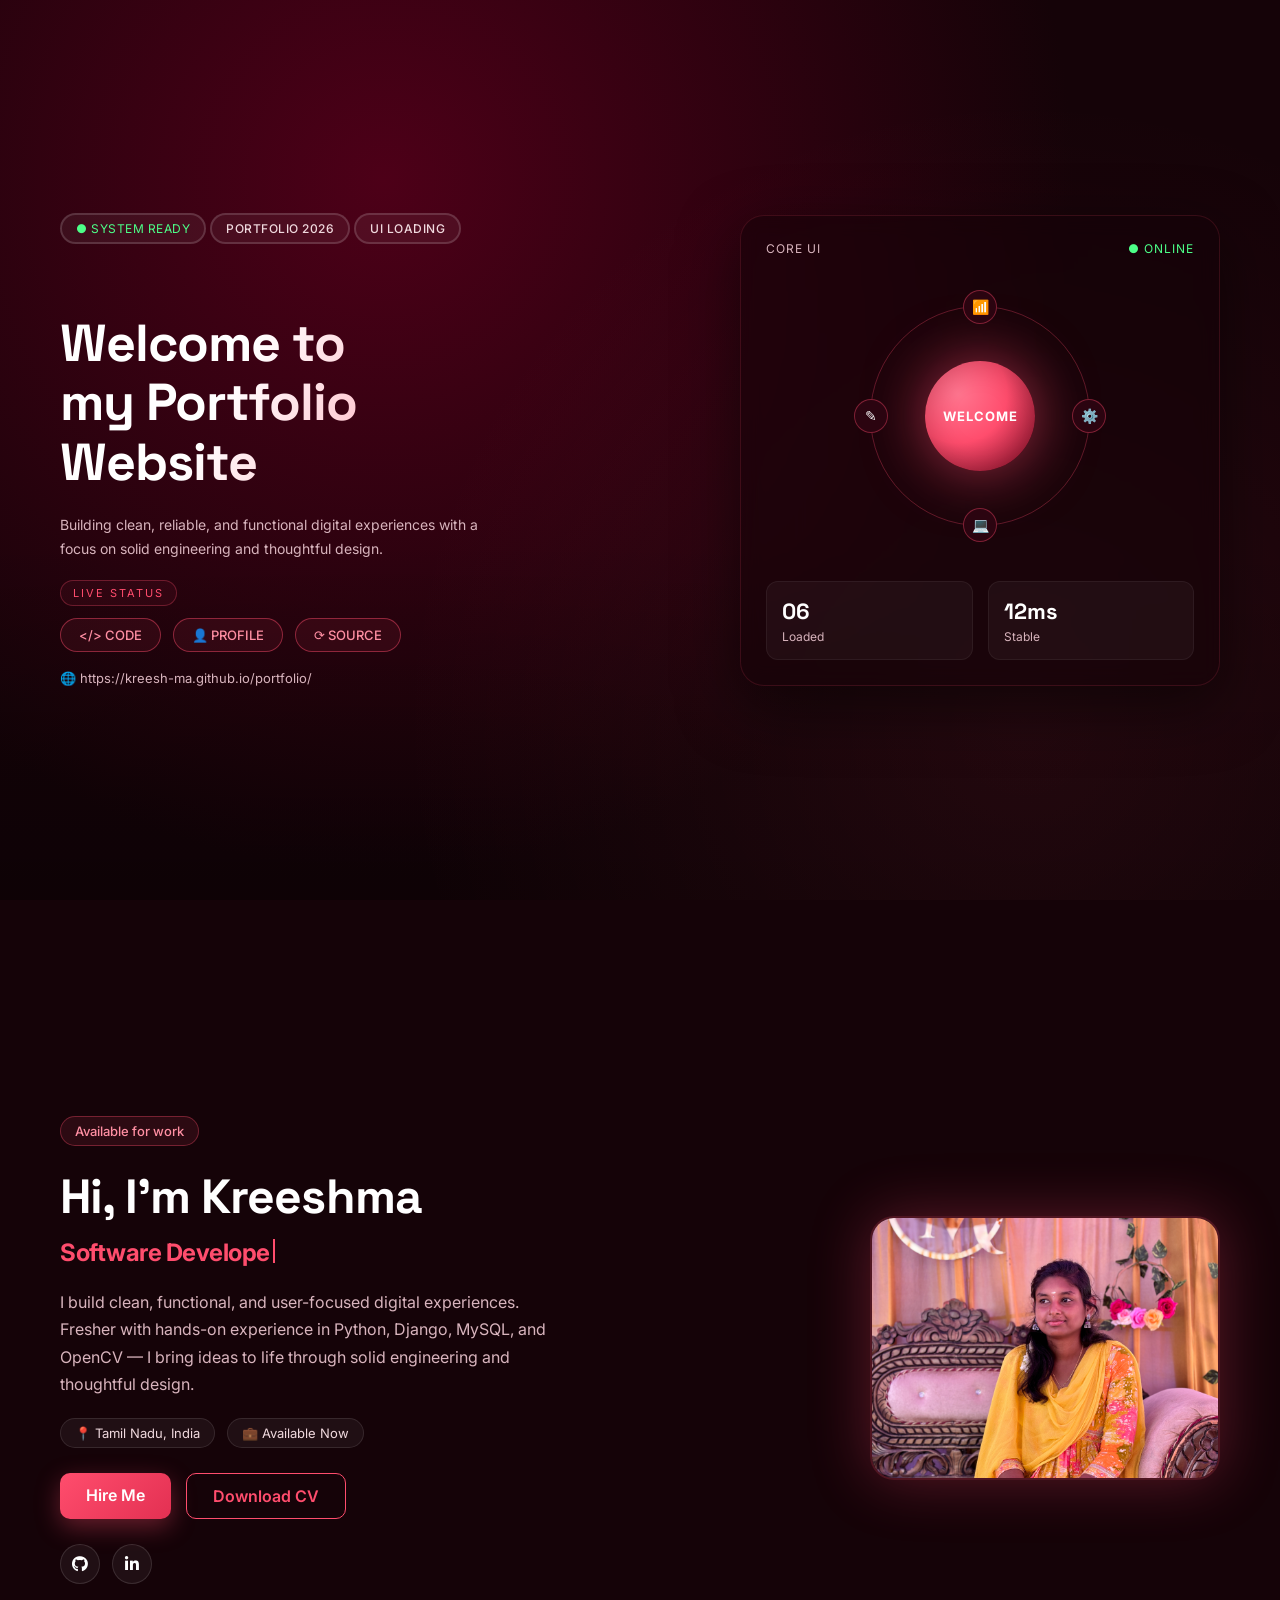
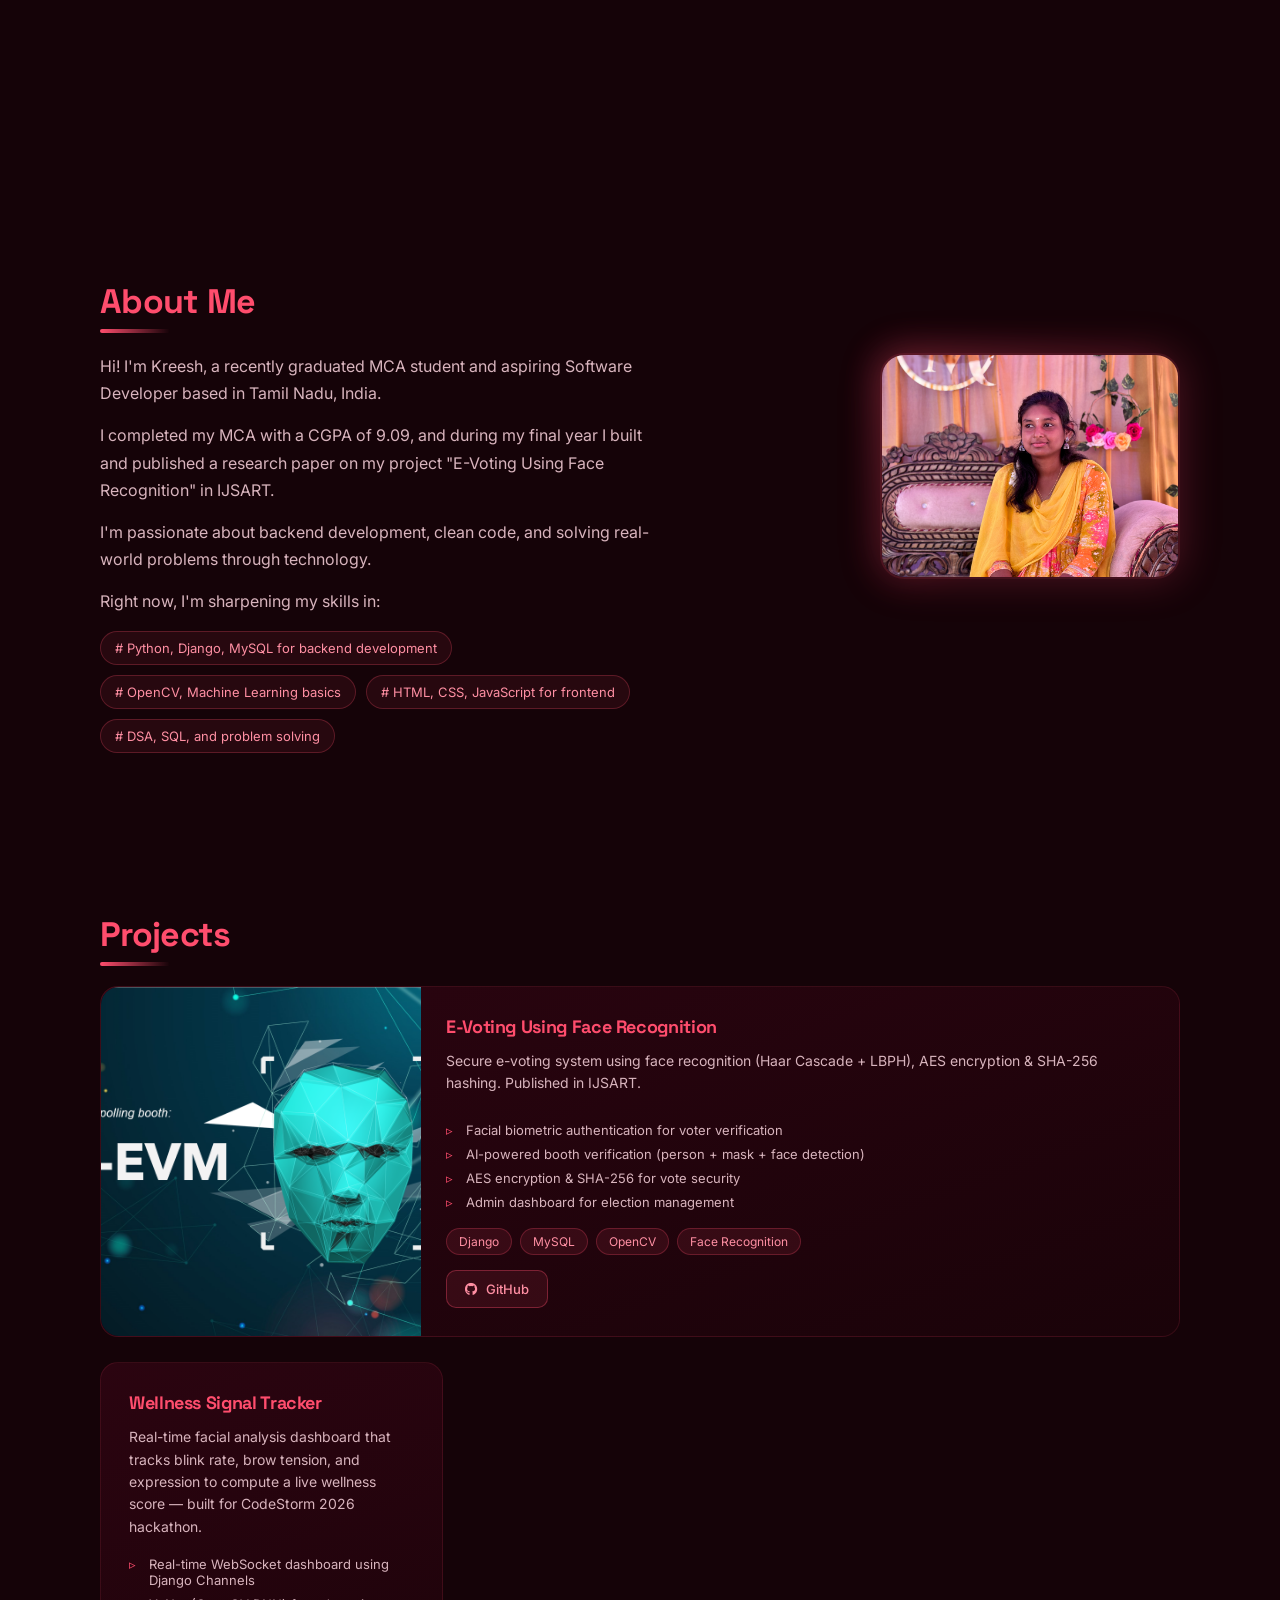
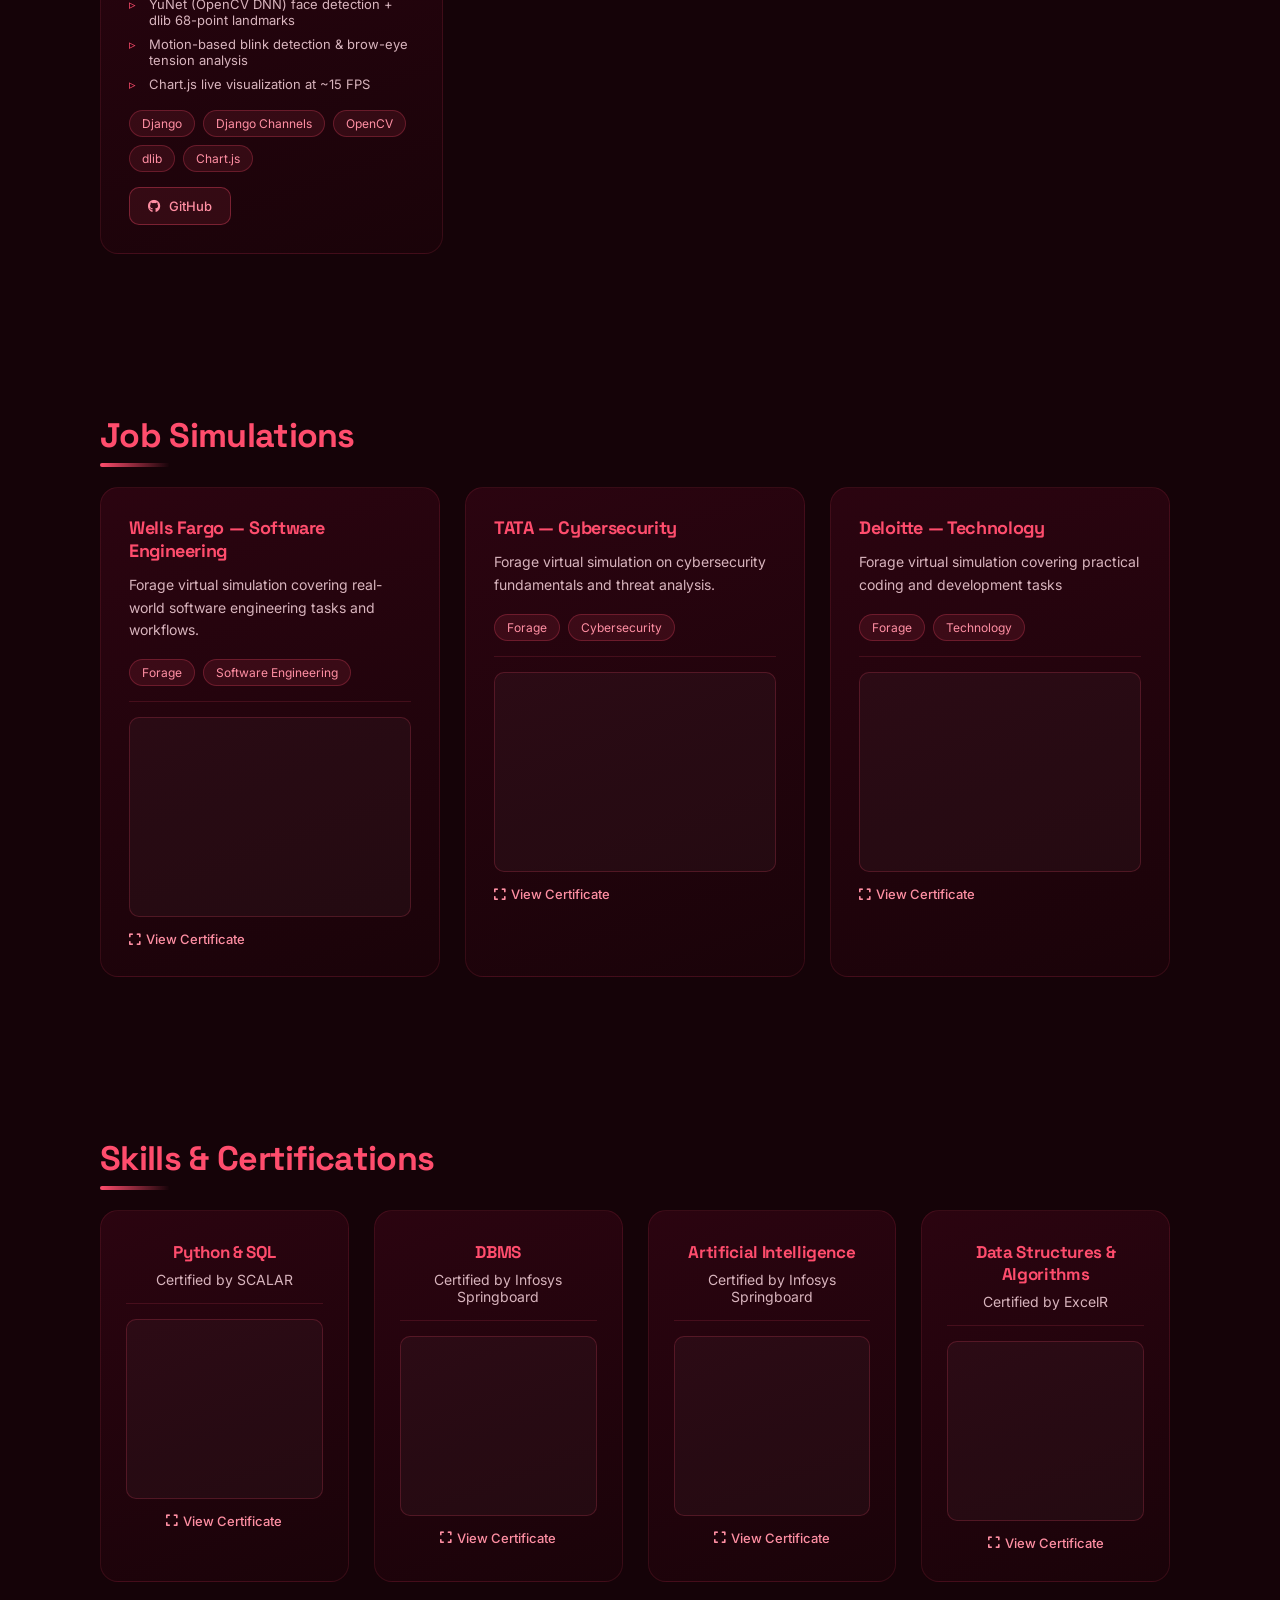
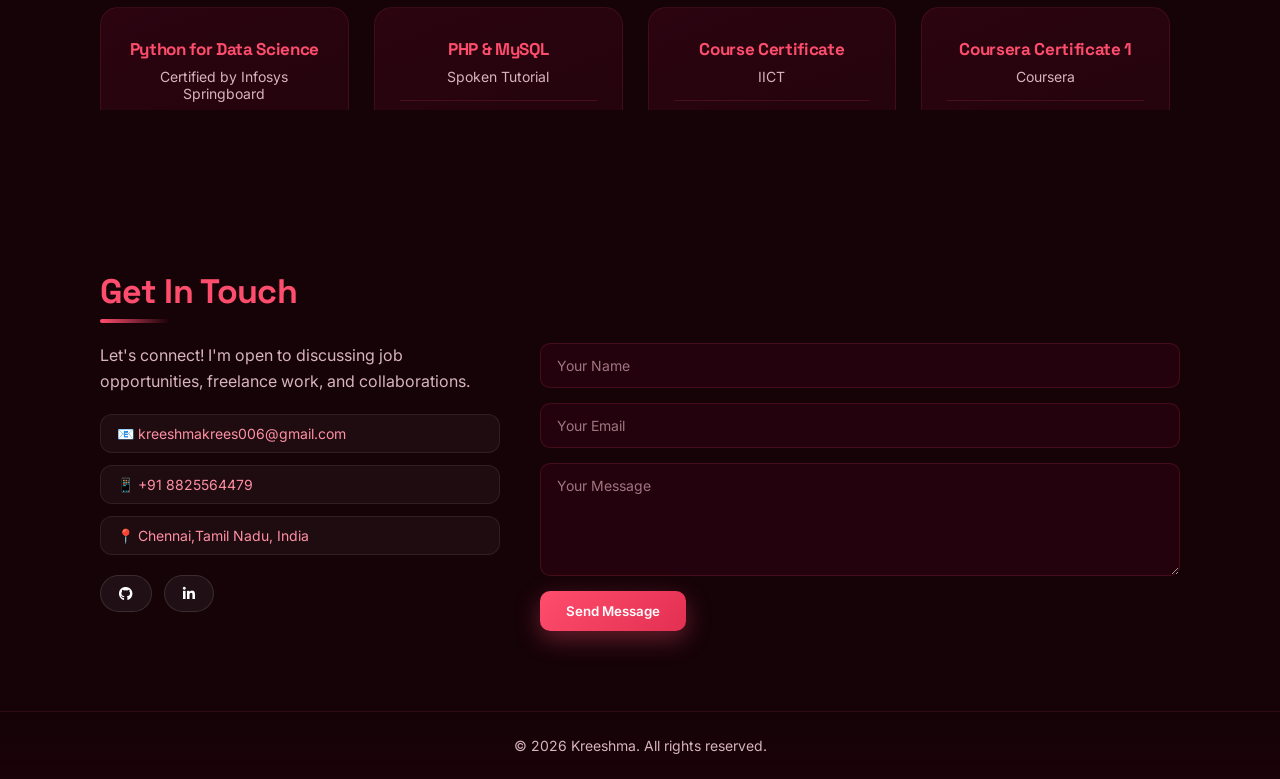
==== index.html @ c5e5647d "Added Wellness Signal Tracker project to portfolio" ====
<!DOCTYPE html>
<html lang="en">
<head>
  <meta charset="UTF-8">
  <meta name="viewport" content="width=device-width, initial-scale=1.0">
  <title>Kreesh | Software Developer</title>
  <link rel="stylesheet" href="style.css">
  <link rel="stylesheet" href="https://cdnjs.cloudflare.com/ajax/libs/font-awesome/6.5.1/css/all.min.css">
</head>
<body>
  <!-- Intro/Welcome Section -->
  <section class="intro">
    <div class="intro-left">
      <div class="badges">
        <span class="badge-dot">● SYSTEM READY</span>
        <span class="badge">PORTFOLIO 2026</span>
        <span class="badge">UI LOADING</span>
      </div>

      <h1>Welcome to<br>my Portfolio<br>Website</h1>

      <p>Building clean, reliable, and functional digital experiences
         with a focus on solid engineering and thoughtful design.</p>

      <span class="live-status">LIVE STATUS</span>

      <div class="intro-buttons">
        <a href="#projects" class="pill-btn">&lt;/&gt; CODE</a>
        <a href="#home" class="pill-btn">👤 PROFILE</a>
        <a href="https://github.com/kreesh-ma" class="pill-btn">⟳ SOURCE</a>
      </div>

      <a href="https://kreesh-ma.github.io/portfolio/" class="site-link">🌐 https://kreesh-ma.github.io/portfolio/</a>
    </div>

    <div class="intro-right">
      <div class="core-ui">
        <div class="core-header">
          <span>CORE UI</span>
          <span class="online">● ONLINE</span>
        </div>

        <div class="orbit-wrap">
          <div class="orbit-circle">
            <div class="orbit-center">WELCOME</div>
            <div class="orbit-icon icon1">📶</div>
            <div class="orbit-icon icon2">⚙️</div>
            <div class="orbit-icon icon3">💻</div>
            <div class="orbit-icon icon4">✎</div>
          </div>
        </div>

        <div class="core-stats">
          <div class="stat-box">
            <div class="stat-num" id="loadedNum">00</div>
            <div class="stat-label">Loaded</div>
          </div>
          <div class="stat-box">
            <div class="stat-num">12ms</div>
            <div class="stat-label">Stable</div>
          </div>
        </div>
      </div>
    </div>
  </section>

  <!-- Navbar -->
  <nav class="navbar">
    <div class="logo">@kreeshma</div>
    <ul class="nav-links">
      <li><a href="#home" class="active"><span>🏠</span> Home</a></li>
      <li><a href="#about"><span>👤</span> About</a></li>
      <li><a href="#projects"><span>📁</span> Projects</a></li>
      <li><a href="#simulations"><span>⚙️</span> Job Simulations</a></li>
      <li><a href="#services"><span>🛠️</span> Skills & Certifications</a></li>
      <li><a href="#contact"><span>✉️</span> Contact</a></li>
    </ul>
  </nav>
  <!-- Hero Section -->
  <section id="home" class="hero">
    <div class="hero-left">
      <span class="badge">Available for work</span>
      <h1>Hi, I'm Kreeshma</h1>
      <h2>Software Developer</h2>
      <p>I build clean, functional, and user-focused digital experiences.
         Fresher with hands-on experience in Python, Django, MySQL, and OpenCV —
         I bring ideas to life through solid engineering and thoughtful design.</p>

      <div class="hero-info">
        <span>📍 Tamil Nadu, India</span>
        <span>💼 Available Now</span>
      </div>

      <div class="hero-buttons">
        <a href="#contact" class="btn-primary">Hire Me</a>
        <a href="Kreesh-Resume.pdf" download class="btn-secondary">Download CV</a>
      </div>

       <div class="follow-me">
      <a href="https://github.com/kreesh-ma" target="_blank"><i class="fa-brands fa-github"></i></a>
      <a href="https://www.linkedin.com/in/kreeshma" target="_blank"><i class="fa-brands fa-linkedin-in"></i></a>
    </div>
    </div>

    <div class="hero-right">
      <img src="profile.jpg" alt="Kreesh" class="hero-img">
    </div>
  </section>
  <!-- About Section -->
  <section id="about" class="about">
    <h2 class="section-title">About Me</h2>

    <div class="about-content">
      <div class="about-text">
        <p>Hi! I'm Kreesh, a recently graduated MCA student and aspiring
           Software Developer based in Tamil Nadu, India.</p>

        <p>I completed my MCA with a CGPA of 9.09, and during my final year
           I built and published a research paper on my project
           "E-Voting Using Face Recognition" in IJSART.</p>

        <p>I'm passionate about backend development, clean code, and solving
           real-world problems through technology.</p>

        <p>Right now, I'm sharpening my skills in:</p>

        <ul class="skills-list">
          <li># Python, Django, MySQL for backend development</li>
          <li># OpenCV, Machine Learning basics</li>
          <li># HTML, CSS, JavaScript for frontend</li>
          <li># DSA, SQL, and problem solving</li>
        </ul>
      </div>

      <div class="about-img">
        <img src="profile.jpg" alt="Kreesh">
      </div>
    </div>
  </section>
  <!-- Projects Section -->
  <section id="projects" class="projects">
    <h2 class="section-title">Projects</h2>

    <div class="project-grid">

      <div class="project-card project-card-featured">
        <div class="project-img">
          <img src="evoting-preview.png" alt="AI EVM Preview">
        </div>
        <div class="project-info">
          <h3>E-Voting Using Face Recognition</h3>
          <p>Secure e-voting system using face recognition (Haar Cascade + LBPH),
             AES encryption & SHA-256 hashing. Published in IJSART.</p>
          <ul class="project-features">
            <li>Facial biometric authentication for voter verification</li>
            <li>AI-powered booth verification (person + mask + face detection)</li>
            <li>AES encryption & SHA-256 for vote security</li>
            <li>Admin dashboard for election management</li>
          </ul>
          <div class="tags">
            <span>Django</span>
            <span>MySQL</span>
            <span>OpenCV</span>
            <span>Face Recognition</span>
          </div>
          <div class="project-links">
            <a href="https://github.com/kreesh-ma/AI_EVM" target="_blank" class="project-link">
              <i class="fa-brands fa-github"></i> GitHub
            </a>
          </div>
        </div>
      </div>

      <div class="project-card">
        <div class="project-info">
          <h3>Wellness Signal Tracker</h3>
          <p>Real-time facial analysis dashboard that tracks blink rate, brow tension,
             and expression to compute a live wellness score — built for CodeStorm 2026 hackathon.</p>
          <ul class="project-features">
            <li>Real-time WebSocket dashboard using Django Channels</li>
            <li>YuNet (OpenCV DNN) face detection + dlib 68-point landmarks</li>
            <li>Motion-based blink detection & brow-eye tension analysis</li>
            <li>Chart.js live visualization at ~15 FPS</li>
          </ul>
          <div class="tags">
            <span>Django</span>
            <span>Django Channels</span>
            <span>OpenCV</span>
            <span>dlib</span>
            <span>Chart.js</span>
          </div>
          <div class="project-links">
            <a href="https://github.com/kreesh-ma/wellness-signal-tracker" target="_blank" class="project-link">
              <i class="fa-brands fa-github"></i> GitHub
            </a>
          </div>
        </div>
      </div>
    </div>
  </section>
  <!-- Job Simulations Section -->
  <section id="simulations" class="simulations">
    <h2 class="section-title">Job Simulations</h2>

    <div class="cert-scroll-wrapper">
      <div class="project-grid">

      <div class="project-card">
        <h3>Wells Fargo — Software Engineering</h3>
        <p>Forage virtual simulation covering real-world software
           engineering tasks and workflows.</p>
        <div class="tags">
          <span>Forage</span>
          <span>Software Engineering</span>
        </div>
        <div class="cert-preview">
          <iframe src="wells-fargo-cert.pdf" title="Wells Fargo Certificate"></iframe>
          <a href="wells-fargo-cert.pdf" target="_blank" class="cert-link"><i class="fa-solid fa-expand"></i> View Certificate</a>
        </div>
      </div>

      <div class="project-card">
        <h3>TATA — Cybersecurity</h3>
        <p>Forage virtual simulation on cybersecurity fundamentals
           and threat analysis.</p>
        <div class="tags">
          <span>Forage</span>
          <span>Cybersecurity</span>
        </div>
        <div class="cert-preview">
          <iframe src="tata-cert.pdf" title="TATA Certificate"></iframe>
          <a href="tata-cert.pdf" target="_blank" class="cert-link"><i class="fa-solid fa-expand"></i> View Certificate</a>
        </div>
      </div>
      <div class="project-card">
        <h3>Deloitte — Technology</h3>
        <p>Forage virtual simulation covering practical coding and development tasks</p>
        <div class="tags">
          <span>Forage</span>
          <span>Technology</span>
        </div>
        <div class="cert-preview">
          <iframe src="deloitte-cert.pdf" title="Deloitte Certificate"></iframe>
          <a href="deloitte-cert.pdf" target="_blank" class="cert-link"><i class="fa-solid fa-expand"></i> View Certificate</a>
        </div>
      </div>


    </div>
    </div>
  </section>
  <!-- Services Section -->
  <section id="services" class="services">
    <h2 class="section-title">Skills & Certifications</h2>

    <div class="cert-scroll-wrapper">
      <div class="service-grid">

      <div class="service-card">
        <h3>Python & SQL</h3>
        <p>Certified by SCALAR</p>
        <div class="cert-preview">
          <iframe src="scalar-cert.pdf" title="Python & SQL Certificate"></iframe>
          <a href="scalar-cert.pdf" target="_blank" class="cert-link"><i class="fa-solid fa-expand"></i> View Certificate</a>
        </div>
      </div>

      <div class="service-card">
        <h3>DBMS</h3>
        <p>Certified by Infosys Springboard</p>
        <div class="cert-preview">
          <iframe src="infosys-dbms-cert.pdf" title="DBMS Certificate"></iframe>
          <a href="infosys-dbms-cert.pdf" target="_blank" class="cert-link"><i class="fa-solid fa-expand"></i> View Certificate</a>
        </div>
      </div>

      <div class="service-card">
        <h3>Artificial Intelligence</h3>
        <p>Certified by Infosys Springboard</p>
        <div class="cert-preview">
          <iframe src="infosys-ai-cert.pdf" title="AI Certificate"></iframe>
          <a href="infosys-ai-cert.pdf" target="_blank" class="cert-link"><i class="fa-solid fa-expand"></i> View Certificate</a>
        </div>
      </div>

      <div class="service-card">
        <h3>Data Structures & Algorithms</h3>
        <p>Certified by ExcelR</p>
        <div class="cert-preview">
          <iframe src="excelr-dsa-cert.pdf" title="DSA Certificate"></iframe>
          <a href="excelr-dsa-cert.pdf" target="_blank" class="cert-link"><i class="fa-solid fa-expand"></i> View Certificate</a>
        </div>
      </div>

      <div class="service-card">
        <h3>Python for Data Science</h3>
        <p>Certified by Infosys Springboard</p>
        <div class="cert-preview">
          <iframe src="infosys-python-cert.pdf" title="Python Certificate"></iframe>
          <a href="infosys-python-cert.pdf" target="_blank" class="cert-link"><i class="fa-solid fa-expand"></i> View Certificate</a>
        </div>
      </div>

      <div class="service-card">
        <h3>PHP & MySQL</h3>
        <p>Spoken Tutorial</p>
        <div class="cert-preview">
          <iframe src="php-mysql-cert.pdf" title="PHP & MySQL Certificate"></iframe>
          <a href="php-mysql-cert.pdf" target="_blank" class="cert-link"><i class="fa-solid fa-expand"></i> View Certificate</a>
        </div>
      </div>

      <div class="service-card">
        <h3>Course Certificate</h3>
        <p>IICT</p>
        <div class="cert-preview">
          <iframe src="iict-cert.pdf" title="IICT Certificate"></iframe>
          <a href="iict-cert.pdf" target="_blank" class="cert-link"><i class="fa-solid fa-expand"></i> View Certificate</a>
        </div>
      </div>

      <div class="service-card">
        <h3>Coursera Certificate 1</h3>
        <p>Coursera</p>
        <div class="cert-preview">
          <iframe src="coursera-1-cert.pdf" title="Coursera Certificate"></iframe>
          <a href="coursera-1-cert.pdf" target="_blank" class="cert-link"><i class="fa-solid fa-expand"></i> View Certificate</a>
        </div>
      </div>

      <div class="service-card">
        <h3>Coursera Certificate 2</h3>
        <p>Coursera</p>
        <div class="cert-preview">
          <iframe src="coursera-2-cert.pdf" title="Coursera Certificate"></iframe>
          <a href="coursera-2-cert.pdf" target="_blank" class="cert-link"><i class="fa-solid fa-expand"></i> View Certificate</a>
        </div>
      </div>

      <div class="service-card">
        <h3>Academic Certificate</h3>
        <p>University</p>
        <div class="cert-preview">
          <iframe src="main-cert.pdf" title="Academic Certificate"></iframe>
          <a href="main-cert.pdf" target="_blank" class="cert-link"><i class="fa-solid fa-expand"></i> View Certificate</a>
        </div>
      </div>

    </div>
    </div>
  </section>
  <!-- Contact Section -->
  <section id="contact" class="contact">
    <h2 class="section-title">Get In Touch</h2>

    <div class="contact-content">
      <div class="contact-info">
        <p>Let's connect! I'm open to discussing job opportunities,
           freelance work, and collaborations.</p>

        <div class="info-item">📧 kreeshmakrees006@gmail.com</div>
        <div class="info-item">📱 +91 8825564479</div>
        <div class="info-item">📍 Chennai,Tamil Nadu, India</div>

        <div class="social-icons">
<a href="https://github.com/kreesh-ma" target="_blank"><i class="fa-brands fa-github"></i></a>
      <a href="https://www.linkedin.com/in/kreeshma" target="_blank"><i class="fa-brands fa-linkedin-in"></i></a>
        </div>
      </div>

      <form class="contact-form" id="contactForm" action="https://formspree.io/f/xrpgldqq" method="POST">
        <input type="hidden" name="_subject" value="New Portfolio Contact Message">
        <input type="text" name="name" placeholder="Your Name" required>
        <input type="email" name="email" placeholder="Your Email" required>
        <textarea name="message" placeholder="Your Message" rows="5" required></textarea>
        <button type="submit" class="btn-primary">Send Message</button>
      </form>
    </div>
  </section>

  <!-- Footer -->
  <footer class="footer">
    <p>&copy; 2026 Kreeshma. All rights reserved.</p>
  </footer>
  <button class="back-top" id="backTop" aria-label="Back to top">↑</button>
  <script src="script.js"></script>
</body>
</html>
---- style.css ----
@import url('https://fonts.googleapis.com/css2?family=Inter:wght@400;500;600;700;800&family=Space+Grotesk:wght@400;500;600;700&display=swap');

/* Reset */
* {
  margin: 0;
  padding: 0;
  box-sizing: border-box;
  font-family: 'Inter', sans-serif;
}

html {
  scroll-behavior: smooth;
}

body {
  background-color: #150308;
  color: #ffffff;
  padding-top: 0px;
  overflow-x: hidden;
  scrollbar-width: none;
  -ms-overflow-style: none;
}

body::-webkit-scrollbar {
  display: none;
}

body::before {
  content: '';
  position: fixed;
  inset: 0;
  z-index: -1;
  pointer-events: none;
  background:
    radial-gradient(circle at 15% 10%, rgba(255, 77, 109, 0.10), transparent 45%),
    radial-gradient(circle at 85% 30%, rgba(122, 6, 32, 0.22), transparent 45%),
    radial-gradient(circle at 40% 85%, rgba(255, 77, 109, 0.06), transparent 45%);
}

::selection {
  background: #ff4d6d;
  color: #fff;
}

h1, h2, h3 {
  font-family: 'Space Grotesk', sans-serif;
  letter-spacing: -0.02em;
}

/* Reveal on navigate */
.reveal {
  opacity: 0;
  transform: translateY(30px);
  transition: opacity 0.7s ease, transform 0.7s ease;
}

.reveal.visible {
  opacity: 1;
  transform: none;
}

/* Navbar */
.navbar {
  position: fixed;
  top: 20px;
  left: 50%;
  transform: translateX(-50%);
  display: flex;
  align-items: center;
  gap: 30px;
  padding: 12px 30px;
  background: rgba(21, 3, 8, 0.65);
  backdrop-filter: blur(16px) saturate(140%);
  -webkit-backdrop-filter: blur(16px) saturate(140%);
  border: 1px solid rgba(255, 77, 109, 0.14);
  border-radius: 50px;
  z-index: 1000;
  box-shadow: 0 4px 30px rgba(0, 0, 0, 0.5);
  opacity: 0;
  visibility: hidden;
  transition: opacity 0.4s ease, top 0.4s ease, box-shadow 0.3s ease;
}

.navbar.show {
  opacity: 1;
  visibility: visible;
}

.navbar .logo {
  font-family: 'Space Grotesk', sans-serif;
  font-weight: 700;
  color: #ff4d6d;
  font-size: 16px;
}

.nav-links {
  list-style: none;
  display: flex;
  gap: 8px;
}

.nav-links a {
  display: flex;
  align-items: center;
  gap: 6px;
  color: #e8d5d9;
  text-decoration: none;
  font-size: 14px;
  font-weight: 500;
  padding: 8px 16px;
  border-radius: 30px;
  transition: 0.3s;
}

.nav-links a:hover {
  background-color: rgba(255, 77, 109, 0.15);
  color: #ffffff;
  transform: translateY(-1px);
}

.nav-links a.active {
  background: linear-gradient(135deg, #ff4d6d, #e33052);
  color: white;
  font-weight: 600;
  box-shadow: 0 6px 18px rgba(255, 77, 109, 0.4);
}

/* Intro */
.intro {
  min-height: 100vh;
  display: flex;
  justify-content: space-between;
  align-items: center;
  padding: 80px 60px;
  gap: 40px;
  flex-wrap: wrap;
  background: radial-gradient(circle at 30% 20%, #4d0018 0%, #150308 60%);
  position: relative;
  overflow: hidden;
}

.intro::after {
  content: '';
  position: absolute;
  inset: 0;
  background:
    radial-gradient(circle at 80% 80%, rgba(255, 77, 109, 0.08), transparent 50%),
    linear-gradient(180deg, transparent 60%, rgba(0, 0, 0, 0.35));
  pointer-events: none;
}

.intro-left {
  max-width: 550px;
  position: relative;
  z-index: 1;
}

.badges {
  display: flexbox;
  gap: 10px;
  margin-bottom: 50px;
  flex-wrap: wrap;
}

.badges .badge-dot,
.badges .badge {
  background-color: rgba(255, 255, 255, 0.05);
  border: 2px solid rgba(255, 255, 255, 0.15);
  color: #f0d9de;
  padding: 6px 14px;
  border-radius: 20px;
  font-size: 12px;
  letter-spacing: 0.5px;
  transition: 0.3s;
}

.badges .badge-dot {
  color: #4dff88;
  animation: blink 2s infinite;
}

.badges .badge:hover {
  border-color: rgba(255, 77, 109, 0.5);
  background-color: rgba(255, 77, 109, 0.08);
}

@keyframes blink {
  0%, 100% { opacity: 1; }
  50% { opacity: 0.5; }
}

.intro-left h1 {
  font-size: 52px;
  line-height: 1.15;
  margin-bottom: 20px;
  background: linear-gradient(120deg, #ffffff 40%, #ff8fa3);
  -webkit-background-clip: text;
  background-clip: text;
  -webkit-text-fill-color: transparent;
}

.intro-left p {
  color: #d8b4bd;
  font-size: 14px;
  margin-bottom: 20px;
  max-width: 420px;
  line-height: 1.7;
}

.live-status {
  display: inline-block;
  color: #ff4d6d;
  font-size: 11px;
  letter-spacing: 2px;
  margin-bottom: 12px;
  border: 1px solid rgba(255, 77, 109, 0.3);
  padding: 5px 12px;
  border-radius: 20px;
  background: rgba(255, 77, 109, 0.06);
}

.intro-buttons {
  display: flex;
  gap: 12px;
  margin-bottom: 15px;
  flex-wrap: wrap;
}

.pill-btn {
  background-color: rgba(255, 77, 109, 0.08);
  border: 1px solid rgba(255, 77, 109, 0.45);
  color: #ff8fa3;
  padding: 8px 18px;
  border-radius: 20px;
  text-decoration: none;
  font-size: 13px;
  font-weight: 500;
  transition: 0.3s;
}

.pill-btn:hover {
  background-color: #ff4d6d;
  color: #ffffff;
  transform: translateY(-2px);
  box-shadow: 0 8px 20px rgba(255, 77, 109, 0.4);
}

.site-link {
  color: #d8b4bd;
  font-size: 13px;
  text-decoration: none;
  transition: 0.3s;
  display: inline-block;
}

.site-link:hover {
  color: #ff8fa3;
}

/* Core UI card */
.intro-right {
  flex: 1;
  min-width: 320px;
  max-width: 480px;
  position: relative;
  z-index: 1;
}

.core-ui {
  background: rgba(21, 3, 8, 0.55);
  border: 1px solid rgba(255, 77, 109, 0.15);
  border-radius: 24px;
  padding: 25px;
  backdrop-filter: blur(10px);
  -webkit-backdrop-filter: blur(10px);
  box-shadow: 0 20px 60px rgba(0, 0, 0, 0.5);
}

.core-header {
  display: flex;
  justify-content: space-between;
  font-size: 12px;
  letter-spacing: 1px;
  color: #d8b4bd;
  margin-bottom: 20px;
}

.core-header .online {
  color: #4dff88;
  animation: blink 1.5s infinite;
}

.orbit-wrap {
  display: flex;
  justify-content: center;
  align-items: center;
  padding: 30px 0;
}

.orbit-circle {
  position: relative;
  width: 220px;
  height: 220px;
  border: 1px solid rgba(255, 77, 109, 0.3);
  border-radius: 50%;
  display: flex;
  justify-content: center;
  align-items: center;
  animation: spin 24s linear infinite;
}

@keyframes spin {
  to { transform: rotate(360deg); }
}

.orbit-center {
  width: 110px;
  height: 110px;
  border-radius: 50%;
  background: radial-gradient(circle at 30% 30%, #ff758f, #ff4d6d 45%, #7a0620);
  box-shadow: 0 0 60px rgba(255, 77, 109, 0.6), inset 0 0 30px rgba(0, 0, 0, 0.2);
  display: flex;
  justify-content: center;
  align-items: center;
  color: white;
  font-weight: bold;
  font-size: 13px;
  letter-spacing: 1px;
  animation: spin 24s linear infinite reverse;
}

.orbit-icon {
  position: absolute;
  width: 34px;
  height: 34px;
  background-color: #2b0410;
  border: 1px solid rgba(255, 77, 109, 0.4);
  border-radius: 50%;
  display: flex;
  justify-content: center;
  align-items: center;
  font-size: 14px;
  animation: pulse 2s infinite;
}

.icon1 { top: -17px; left: 50%; transform: translateX(-50%); }
.icon2 { top: 50%; right: -17px; transform: translateY(-50%); }
.icon3 { bottom: -17px; left: 50%; transform: translateX(-50%); }
.icon4 { top: 50%; left: -17px; transform: translateY(-50%); }

@keyframes pulse {
  0%, 100% { box-shadow: 0 0 0 rgba(255, 77, 109, 0.4); }
  50% { box-shadow: 0 0 15px rgba(255, 77, 109, 0.7); }
}

.core-stats {
  display: flex;
  gap: 15px;
  margin-top: 25px;
}

.stat-box {
  flex: 1;
  background: rgba(255, 255, 255, 0.04);
  border: 1px solid rgba(255, 255, 255, 0.06);
  border-radius: 12px;
  padding: 15px;
  transition: 0.3s;
}

.stat-box:hover {
  border-color: rgba(255, 77, 109, 0.4);
  background: rgba(255, 77, 109, 0.05);
}

.stat-num {
  font-size: 22px;
  font-weight: 800;
  color: white;
  font-family: 'Space Grotesk', sans-serif;
}

.stat-label {
  font-size: 12px;
  color: #d8b4bd;
  margin-top: 4px;
}

/* Hero */
.hero {
  display: flex;
  justify-content: space-between;
  align-items: center;
  padding: 60px;
  gap: 40px;
  min-height: 100vh;
}

.hero-left {
  max-width: 500px;
}

.badge {
  background-color: rgba(255, 77, 109, 0.1);
  border: 1px solid rgba(255, 77, 109, 0.35);
  color: #ff8fa3;
  padding: 6px 14px;
  border-radius: 20px;
  font-size: 13px;
  font-weight: 500;
  display: inline-block;
  margin-bottom: 20px;
}

.hero-left h1 {
  font-size: 48px;
  margin-bottom: 10px;
}

.hero-left h2 {
  color: #ff4d6d;
  font-size: 24px;
  margin-bottom: 20px;
  min-height: 32px;
}

.hero-left h2 .cursor {
  display: inline-block;
  width: 2px;
  height: 1em;
  background: #ff4d6d;
  margin-left: 3px;
  vertical-align: -2px;
  animation: blink 0.9s infinite;
}

.hero-left p {
  color: #d8b4bd;
  margin-bottom: 20px;
  line-height: 1.7;
}

.hero-info {
  display: flex;
  gap: 12px;
  margin-bottom: 25px;
  font-size: 13px;
  flex-wrap: wrap;
}

.hero-info span {
  background: rgba(255, 255, 255, 0.05);
  border: 1px solid rgba(255, 255, 255, 0.1);
  padding: 6px 14px;
  border-radius: 20px;
  color: #f0d9de;
}

.hero-buttons {
  display: flex;
  gap: 15px;
  flex-wrap: wrap;
}

.btn-primary {
  background: linear-gradient(135deg, #ff4d6d, #e33052);
  color: white;
  padding: 12px 26px;
  border-radius: 10px;
  text-decoration: none;
  font-weight: 600;
  box-shadow: 0 8px 24px rgba(255, 77, 109, 0.35);
  transition: 0.3s;
  border: none;
  cursor: pointer;
}

.btn-primary:hover {
  transform: translateY(-2px);
  box-shadow: 0 12px 32px rgba(255, 77, 109, 0.55);
}

.btn-secondary {
  border: 1px solid #ff4d6d;
  color: #ff4d6d;
  padding: 12px 26px;
  border-radius: 10px;
  text-decoration: none;
  font-weight: 600;
  transition: 0.3s;
  background: transparent;
  cursor: pointer;
}

.btn-secondary:hover {
  background: rgba(255, 77, 109, 0.1);
  box-shadow: 0 8px 20px rgba(255, 77, 109, 0.2);
  transform: translateY(-2px);
}

.follow-me {
  display: flex;
  align-items: center;
  gap: 12px;
  margin-top: 25px;
}

.follow-me a {
  display: flex;
  align-items: center;
  justify-content: center;
  width: 40px;
  height: 40px;
  background: rgba(255, 255, 255, 0.05);
  border: 1px solid rgba(255, 255, 255, 0.12);
  color: #ffffff;
  border-radius: 50%;
  font-size: 16px;
  text-decoration: none;
  transition: 0.3s;
}

.follow-me a:hover {
  background: linear-gradient(135deg, #ff4d6d, #e33052);
  color: white;
  transform: translateY(-3px);
  box-shadow: 0 8px 20px rgba(255, 77, 109, 0.4);
}

.hero-right {
  position: relative;
  flex-shrink: 0;
}

.hero-img {
  width: 350px;
  border-radius: 24px;
  box-shadow: 0 0 60px rgba(255, 77, 109, 0.3);
  border: 2px solid rgba(255, 77, 109, 0.25);
  transition: 0.4s;
}

.hero-img:hover {
  transform: scale(1.02);
  box-shadow: 0 0 80px rgba(255, 77, 109, 0.5);
}

/* Sections */
.about, .projects, .simulations, .services, .contact {
  padding: 80px 60px;
  max-width: 1200px;
  margin: 0 auto;
}

.section-title {
  font-size: 34px;
  color: #ff4d6d;
  margin-bottom: 30px;
  position: relative;
  display: inline-block;
}

.section-title::after {
  content: '';
  position: absolute;
  bottom: -10px;
  left: 0;
  width: 70px;
  height: 4px;
  border-radius: 4px;
  background: linear-gradient(90deg, #ff4d6d, transparent);
}

/* About */
.about-content {
  display: flex;
  justify-content: space-between;
  gap: 40px;
  align-items: flex-start;
}

.about-text {
  max-width: 550px;
}

.about-text p {
  color: #d8b4bd;
  margin-bottom: 15px;
  line-height: 1.7;
}

.skills-list {
  list-style: none;
  margin-top: 15px;
  display: flex;
  flex-wrap: wrap;
  gap: 10px;
}

.skills-list li {
  background: rgba(255, 77, 109, 0.08);
  border: 1px solid rgba(255, 77, 109, 0.25);
  color: #ff8fa3;
  padding: 8px 14px;
  border-radius: 30px;
  font-size: 13px;
  transition: 0.3s;
}

.skills-list li:hover {
  background: rgba(255, 77, 109, 0.2);
  transform: translateY(-2px);
}

.about-img {
  position: relative;
}

.about-img::before {
  content: '';
  position: absolute;
  inset: -4px;
  border-radius: 24px;
  background: linear-gradient(135deg, rgba(255, 77, 109, 0.5), transparent 60%);
  filter: blur(18px);
  opacity: 0.5;
  z-index: -1;
}

.about-img img {
  width: 300px;
  border-radius: 24px;
  box-shadow: 0 0 40px rgba(255, 77, 109, 0.25);
  border: 2px solid rgba(255, 77, 109, 0.2);
  transition: 0.4s;
}

.about-img img:hover {
  transform: scale(1.02);
}

/* Project cards */
.project-grid {
  display: grid;
  grid-template-columns: repeat(auto-fit, minmax(280px, 1fr));
  gap: 25px;
}

.project-card {
  background: linear-gradient(160deg, #2b0410, #1a0309);
  padding: 28px;
  border-radius: 18px;
  border: 1px solid rgba(255, 77, 109, 0.12);
  transition: transform 0.3s, border-color 0.3s, box-shadow 0.3s;
  position: relative;
  overflow: hidden;
}

.project-card::before {
  content: '';
  position: absolute;
  top: 0;
  left: 0;
  right: 0;
  height: 2px;
  background: linear-gradient(90deg, transparent, #ff4d6d, transparent);
  opacity: 0;
  transition: 0.4s;
}

.project-card:hover {
  transform: translateY(-8px);
  border-color: rgba(255, 77, 109, 0.45);
  box-shadow: 0 20px 50px rgba(255, 77, 109, 0.15);
}

.project-card:hover::before {
  opacity: 1;
}

.project-card h3 {
  color: #ff4d6d;
  margin-bottom: 12px;
  font-size: 18px;
}

.project-card p {
  color: #d8b4bd;
  font-size: 14px;
  line-height: 1.6;
  margin-bottom: 18px;
}

.tags {
  display: flex;
  gap: 8px;
  flex-wrap: wrap;
}

.tags span {
  background: rgba(255, 77, 109, 0.1);
  border: 1px solid rgba(255, 77, 109, 0.25);
  color: #ff8fa3;
  padding: 5px 12px;
  border-radius: 15px;
  font-size: 12px;
  transition: 0.3s;
}

.tags span:hover {
  background: rgba(255, 77, 109, 0.25);
}

/* Featured project card */
.project-card-featured {
  grid-column: 1 / -1;
  display: flex;
  gap: 25px;
  padding: 0;
  overflow: hidden;
}

.project-card-featured .project-img {
  flex: 0 0 320px;
  position: relative;
  overflow: hidden;
}

.project-card-featured .project-img img {
  width: 100%;
  height: 100%;
  object-fit: cover;
  border-radius: 18px 0 0 18px;
  transition: transform 0.5s ease;
}

.project-card-featured:hover .project-img img {
  transform: scale(1.05);
}

.project-card-featured .project-info {
  flex: 1;
  padding: 28px 28px 28px 0;
  display: flex;
  flex-direction: column;
}

.project-features {
  list-style: none;
  margin: 10px 0 18px;
  display: flex;
  flex-direction: column;
  gap: 8px;
}

.project-features li {
  color: #d8b4bd;
  font-size: 13px;
  padding-left: 20px;
  position: relative;
}

.project-features li::before {
  content: '▹';
  position: absolute;
  left: 0;
  color: #ff4d6d;
}

.project-links {
  display: flex;
  gap: 15px;
  margin-top: auto;
  padding-top: 15px;
}

.project-link {
  display: flex;
  align-items: center;
  gap: 8px;
  background: rgba(255, 77, 109, 0.1);
  border: 1px solid rgba(255, 77, 109, 0.35);
  color: #ff8fa3;
  padding: 10px 18px;
  border-radius: 10px;
  text-decoration: none;
  font-size: 13px;
  font-weight: 500;
  transition: 0.3s;
}

.project-link:hover {
  background: linear-gradient(135deg, #ff4d6d, #e33052);
  color: white;
  transform: translateY(-2px);
  box-shadow: 0 8px 20px rgba(255, 77, 109, 0.4);
}

/* Certificate preview */
.cert-preview {
  margin-top: 15px;
  border-top: 1px solid rgba(255, 77, 109, 0.15);
  padding-top: 15px;
}

.cert-preview iframe {
  width: 100%;
  height: 200px;
  border: 1px solid rgba(255, 77, 109, 0.2);
  border-radius: 10px;
  background: rgba(255, 255, 255, 0.03);
}

.cert-link {
  display: inline-flex;
  align-items: center;
  gap: 6px;
  margin-top: 10px;
  color: #ff8fa3;
  text-decoration: none;
  font-size: 13px;
  font-weight: 500;
  transition: 0.3s;
}

.cert-link:hover {
  color: #ffffff;
}

.service-card .cert-preview {
  margin-top: 15px;
  border-top: 1px solid rgba(255, 77, 109, 0.15);
  padding-top: 15px;
}

.service-card .cert-preview iframe {
  width: 100%;
  height: 180px;
  border: 1px solid rgba(255, 77, 109, 0.2);
  border-radius: 10px;
  background: rgba(255, 255, 255, 0.03);
}

/* Scrollable certificate section */
.cert-scroll-wrapper {
  max-height: 500px;
  overflow-y: auto;
  padding-right: 10px;
  scrollbar-width: thin;
  scrollbar-color: #ff4d6d #1a0309;
}

.cert-scroll-wrapper::-webkit-scrollbar {
  width: 6px;
}

.cert-scroll-wrapper::-webkit-scrollbar-track {
  background: #1a0309;
  border-radius: 10px;
}

.cert-scroll-wrapper::-webkit-scrollbar-thumb {
  background: #ff4d6d;
  border-radius: 10px;
}

.cert-scroll-wrapper::-webkit-scrollbar-thumb:hover {
  background: #e33052;
}

@media (max-width: 900px) {
  .project-card-featured {
    flex-direction: column;
  }

  .project-card-featured .project-img {
    flex: none;
  }

  .project-card-featured .project-img img {
    border-radius: 18px 18px 0 0;
  }

  .project-card-featured .project-info {
    padding: 28px;
  }
}

/* Service cards */
.service-grid {
  display: grid;
  grid-template-columns: repeat(auto-fit, minmax(240px, 1fr));
  gap: 25px;
}

.service-card {
  background: linear-gradient(160deg, #2b0410, #1a0309);
  padding: 30px 25px;
  border-radius: 18px;
  border: 1px solid rgba(255, 77, 109, 0.12);
  text-align: center;
  transition: 0.3s;
}

.service-card:hover {
  border-color: #ff4d6d;
  transform: translateY(-6px);
  box-shadow: 0 20px 40px rgba(255, 77, 109, 0.15);
}

.service-card h3 {
  color: #ff4d6d;
  margin-bottom: 8px;
  font-size: 17px;
}

.service-card p {
  color: #d8b4bd;
  font-size: 14px;
}

/* Contact */
.contact-content {
  display: flex;
  justify-content: space-between;
  gap: 40px;
  flex-wrap: wrap;
}

.contact-info {
  max-width: 400px;
}

.contact-info p {
  color: #d8b4bd;
  margin-bottom: 20px;
  line-height: 1.6;
}

.info-item {
  margin-bottom: 12px;
  color: #ff8fa3;
  background: rgba(255, 255, 255, 0.04);
  border: 1px solid rgba(255, 255, 255, 0.08);
  padding: 10px 16px;
  border-radius: 12px;
  font-size: 14px;
  transition: 0.3s;
}

.info-item:hover {
  border-color: rgba(255, 77, 109, 0.4);
}

.social-icons {
  display: flex;
  gap: 12px;
  margin-top: 20px;
}

.social-icons a {
  color: #ffffff;
  text-decoration: none;
  background: rgba(255, 255, 255, 0.05);
  border: 1px solid rgba(255, 255, 255, 0.12);
  padding: 9px 18px;
  border-radius: 20px;
  font-size: 14px;
  transition: 0.3s;
}

.social-icons a:hover {
  background: linear-gradient(135deg, #ff4d6d, #e33052);
  color: white;
  transform: translateY(-2px);
  box-shadow: 0 8px 20px rgba(255, 77, 109, 0.35);
}

.contact-form {
  display: flex;
  flex-direction: column;
  gap: 15px;
  flex: 1;
  min-width: 280px;
}

.contact-form input,
.contact-form textarea {
  background: rgba(43, 4, 16, 0.7);
  border: 1px solid rgba(255, 77, 109, 0.15);
  color: white;
  padding: 13px 16px;
  border-radius: 10px;
  font-size: 14px;
  outline: none;
  transition: 0.3s;
}

.contact-form input::placeholder,
.contact-form textarea::placeholder {
  color: #a07582;
}

.contact-form input:focus,
.contact-form textarea:focus {
  border-color: #ff4d6d;
  box-shadow: 0 0 0 3px rgba(255, 77, 109, 0.15);
  background: rgba(43, 4, 16, 0.9);
}

.contact-form button {
  border: none;
  cursor: pointer;
  width: fit-content;
}

/* Footer */
.footer {
  text-align: center;
  padding: 25px 20px;
  background: linear-gradient(180deg, transparent, #1a0309);
  border-top: 1px solid rgba(255, 77, 109, 0.1);
  color: #d8b4bd;
  font-size: 14px;
}

/* Back to top */
.back-top {
  position: fixed;
  bottom: 25px;
  right: 25px;
  width: 46px;
  height: 46px;
  border-radius: 50%;
  background: linear-gradient(135deg, #ff4d6d, #e33052);
  color: white;
  border: none;
  font-size: 18px;
  cursor: pointer;
  opacity: 0;
  visibility: hidden;
  transition: 0.3s;
  box-shadow: 0 8px 24px rgba(255, 77, 109, 0.35);
  z-index: 999;
}

.back-top.show {
  opacity: 1;
  visibility: visible;
}

.back-top:hover {
  transform: translateY(-3px);
  box-shadow: 0 12px 30px rgba(255, 77, 109, 0.55);
}

/* Responsive */
@media (max-width: 900px) {
  .hero, .intro, .about-content {
    flex-direction: column;
    text-align: center;
  }

  .hero-info, .hero-buttons, .follow-me {
    justify-content: center;
  }

  .hero-img {
    width: 260px;
  }

  .about-img img {
    width: 240px;
  }

  .navbar {
    gap: 10px;
    padding: 10px 16px;
  }

  .navbar .logo {
    display: none;
  }

  .section-title::after {
    left: 50%;
    transform: translateX(-50%);
  }
}
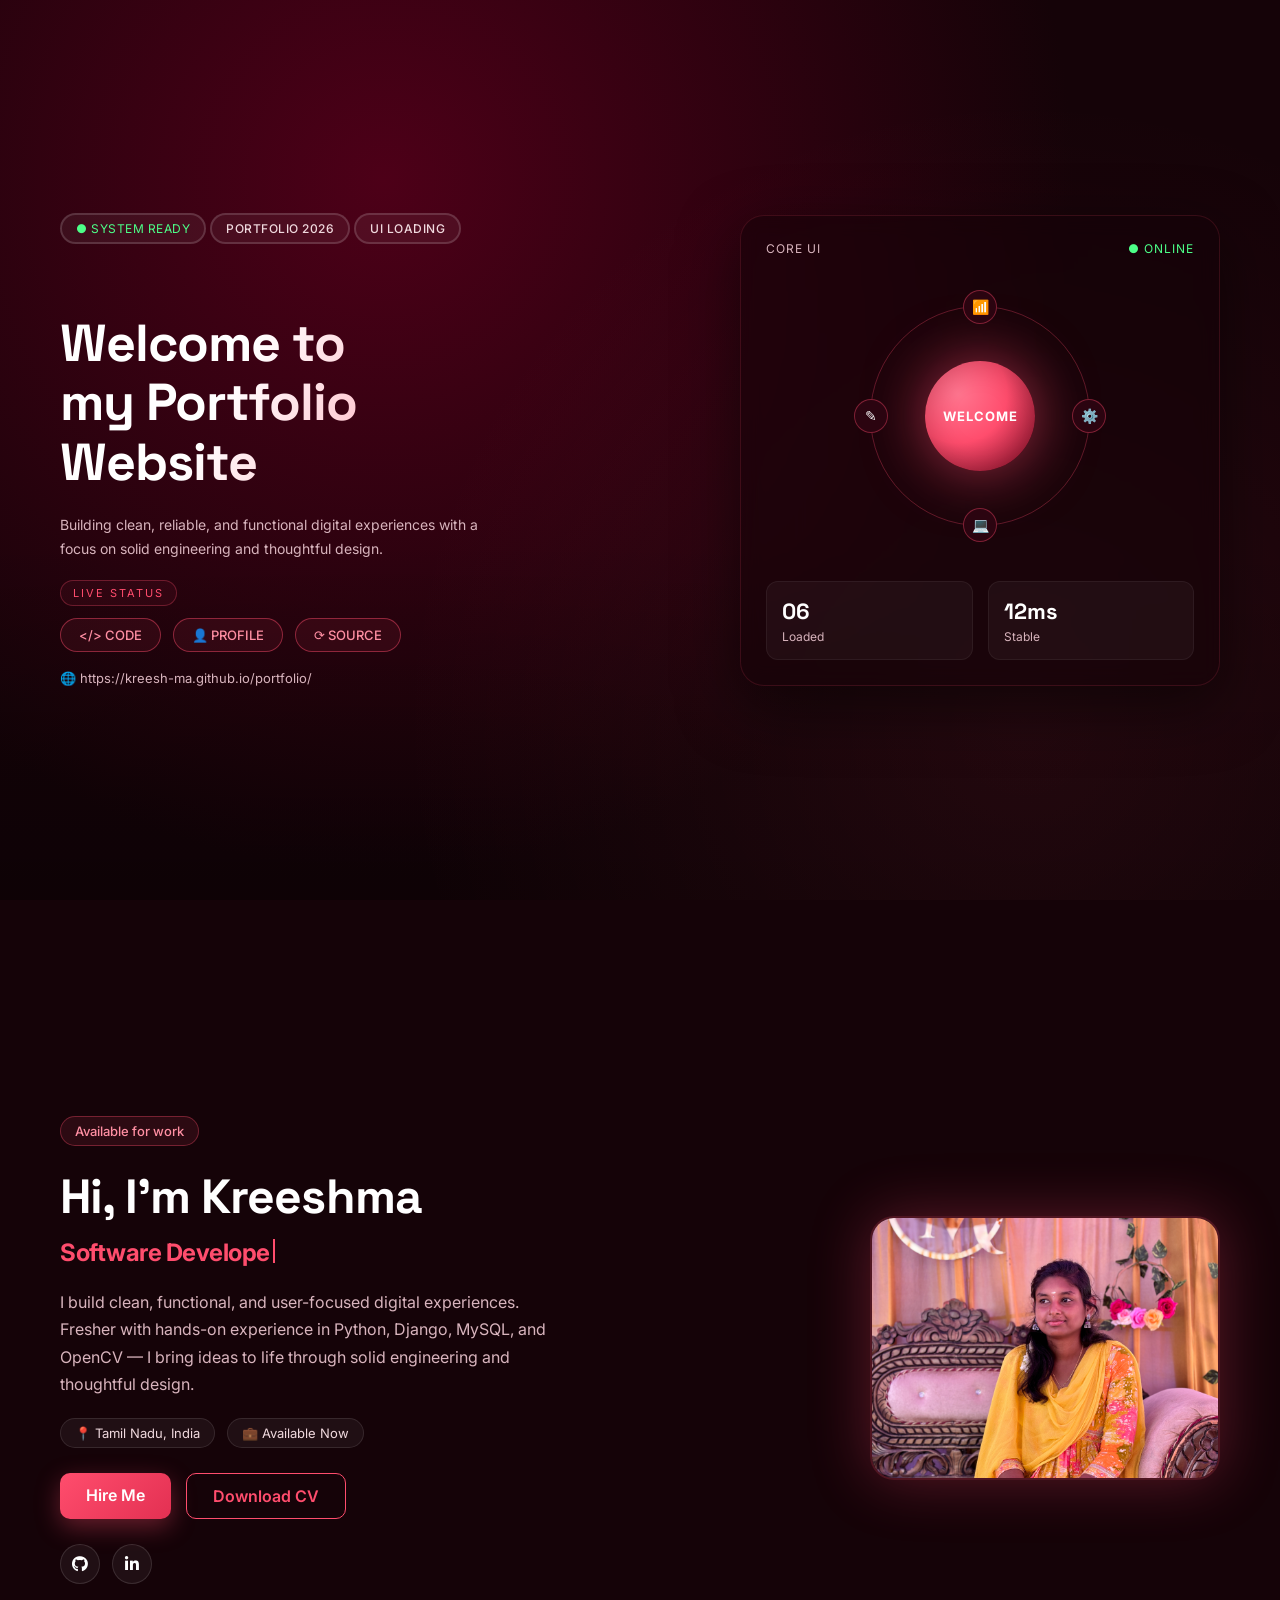
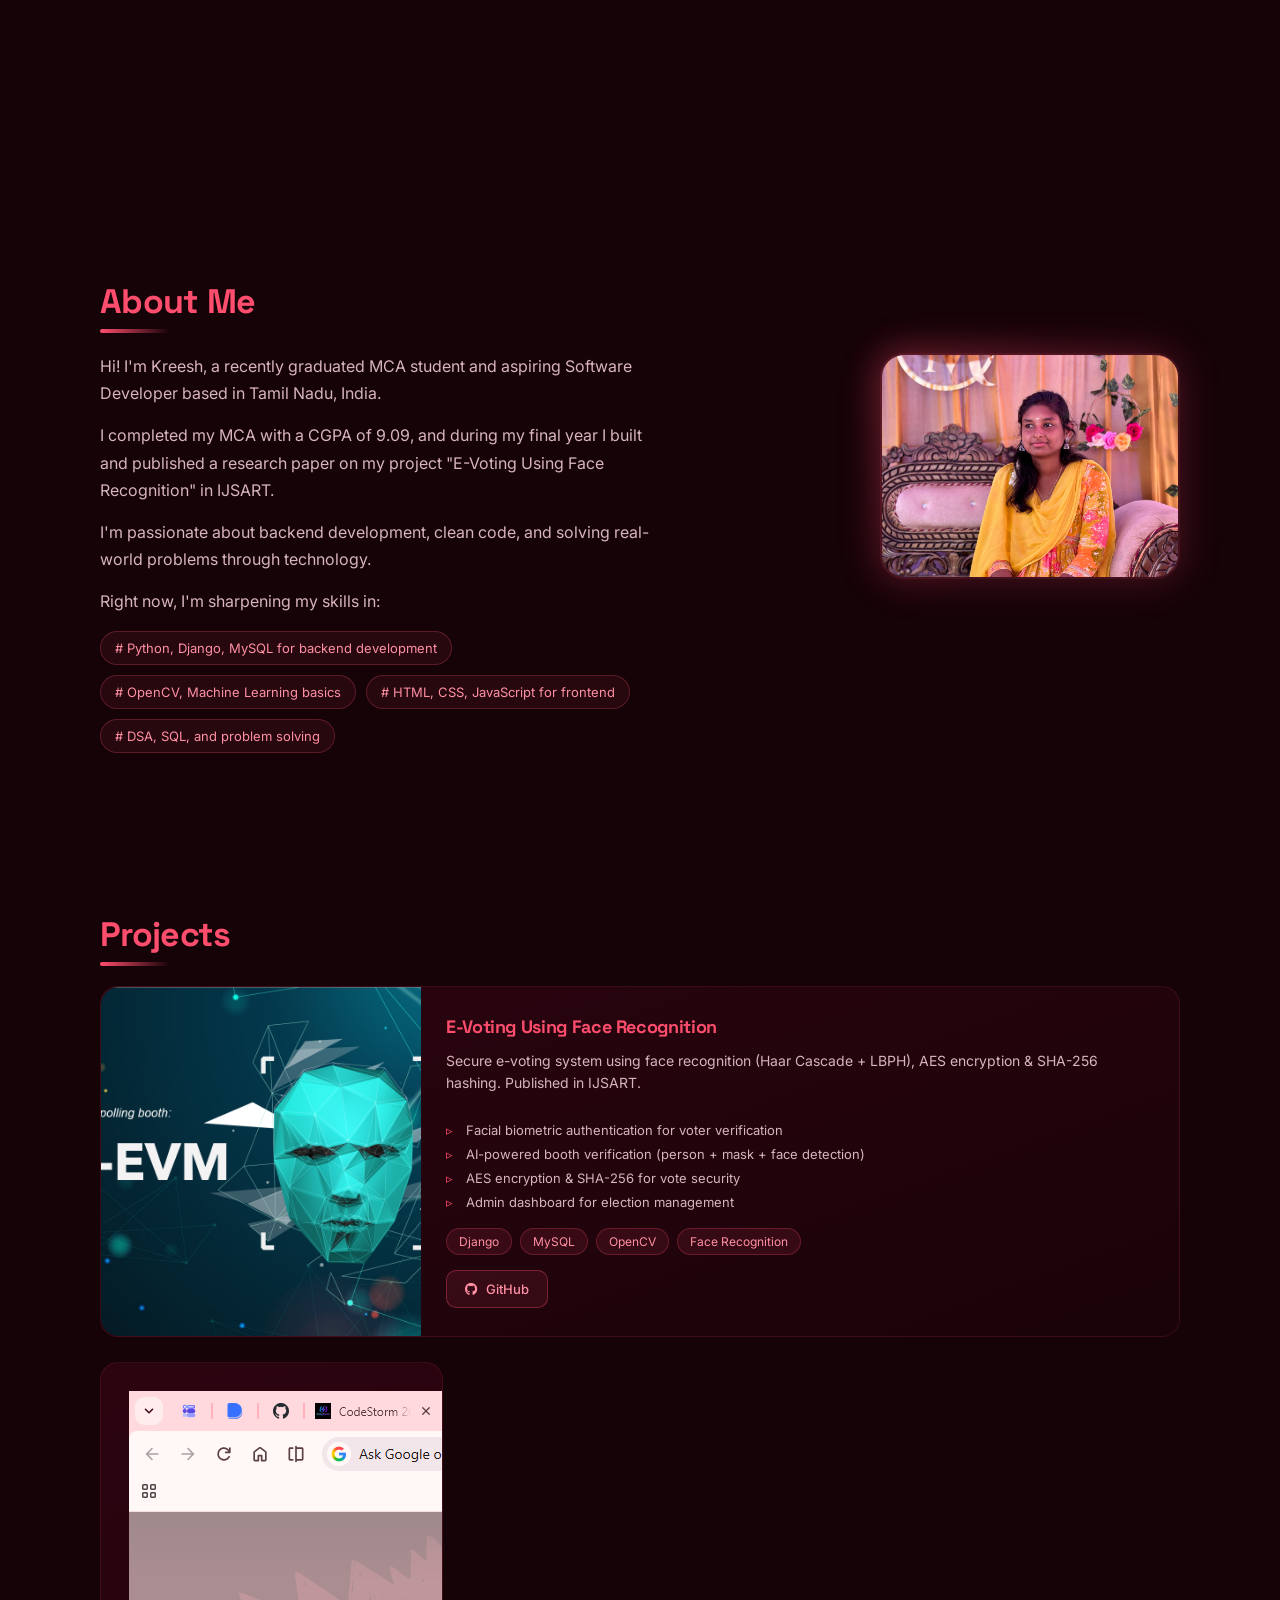
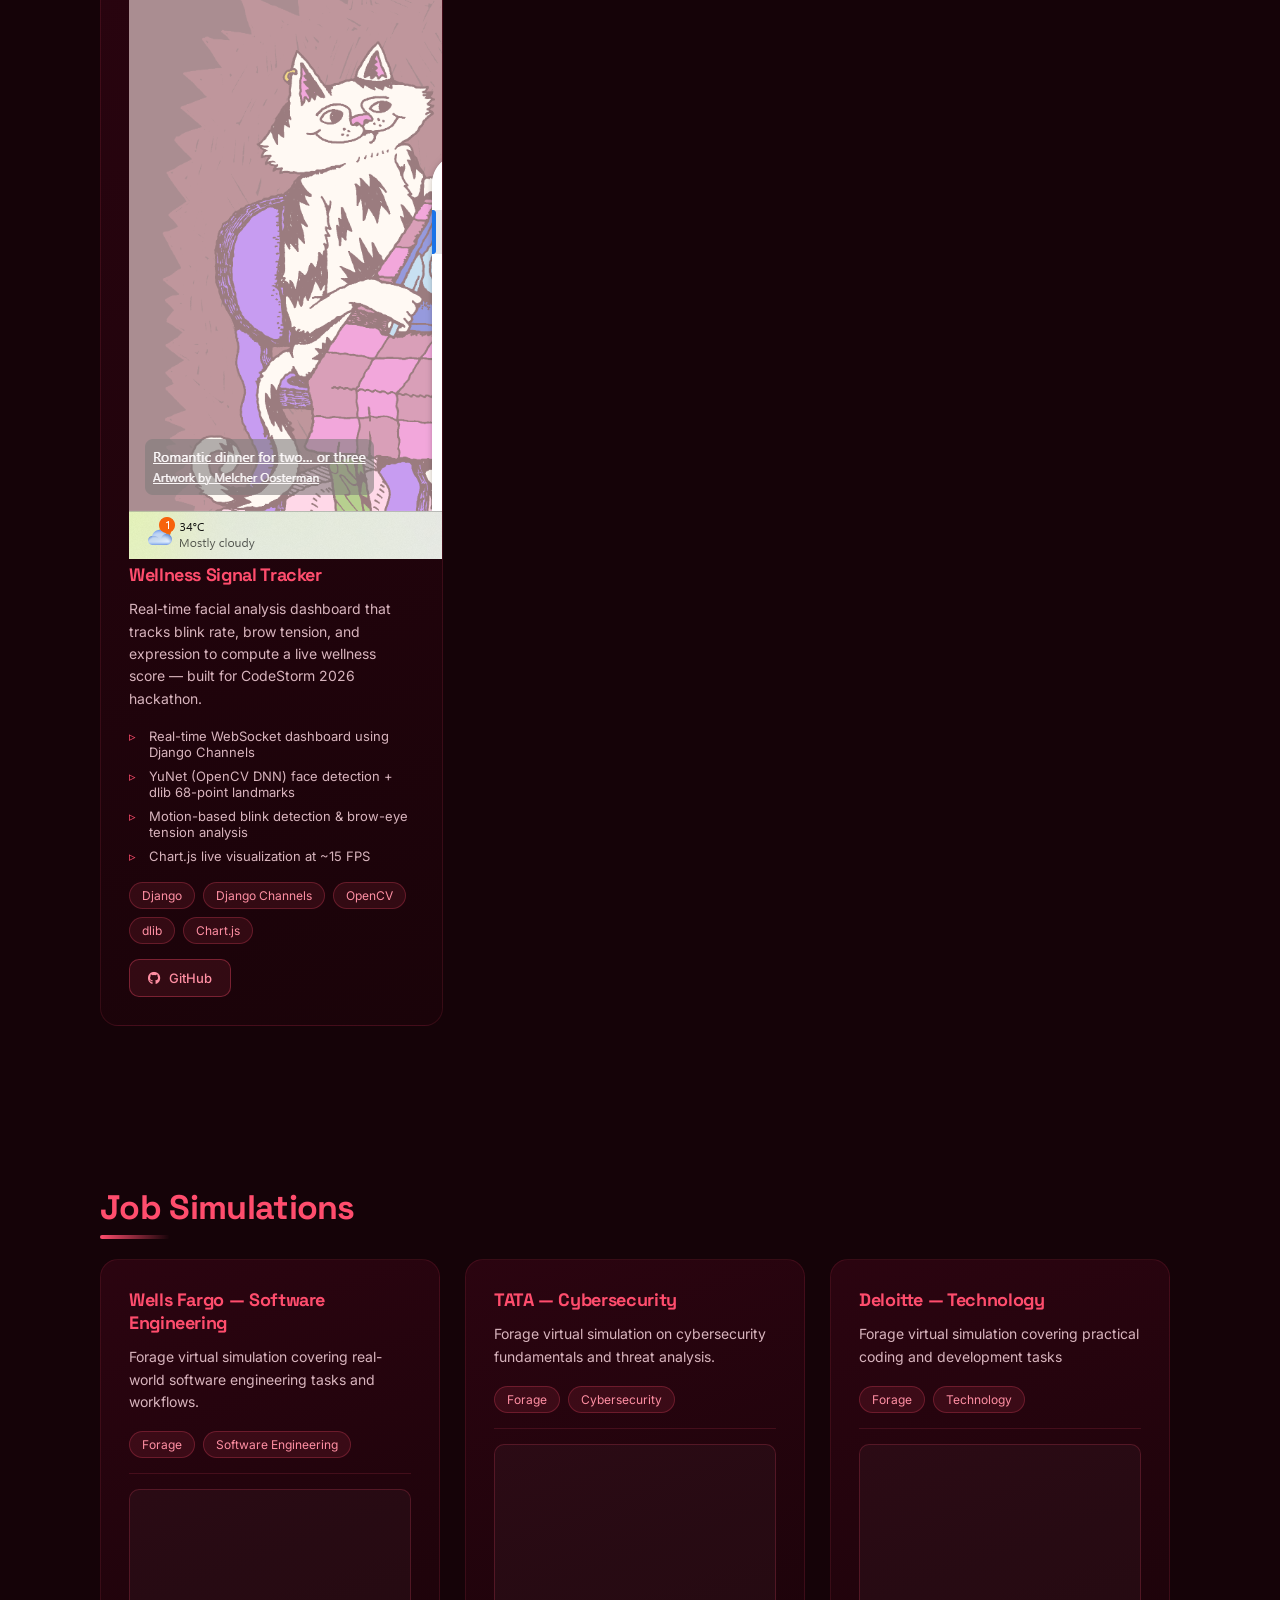
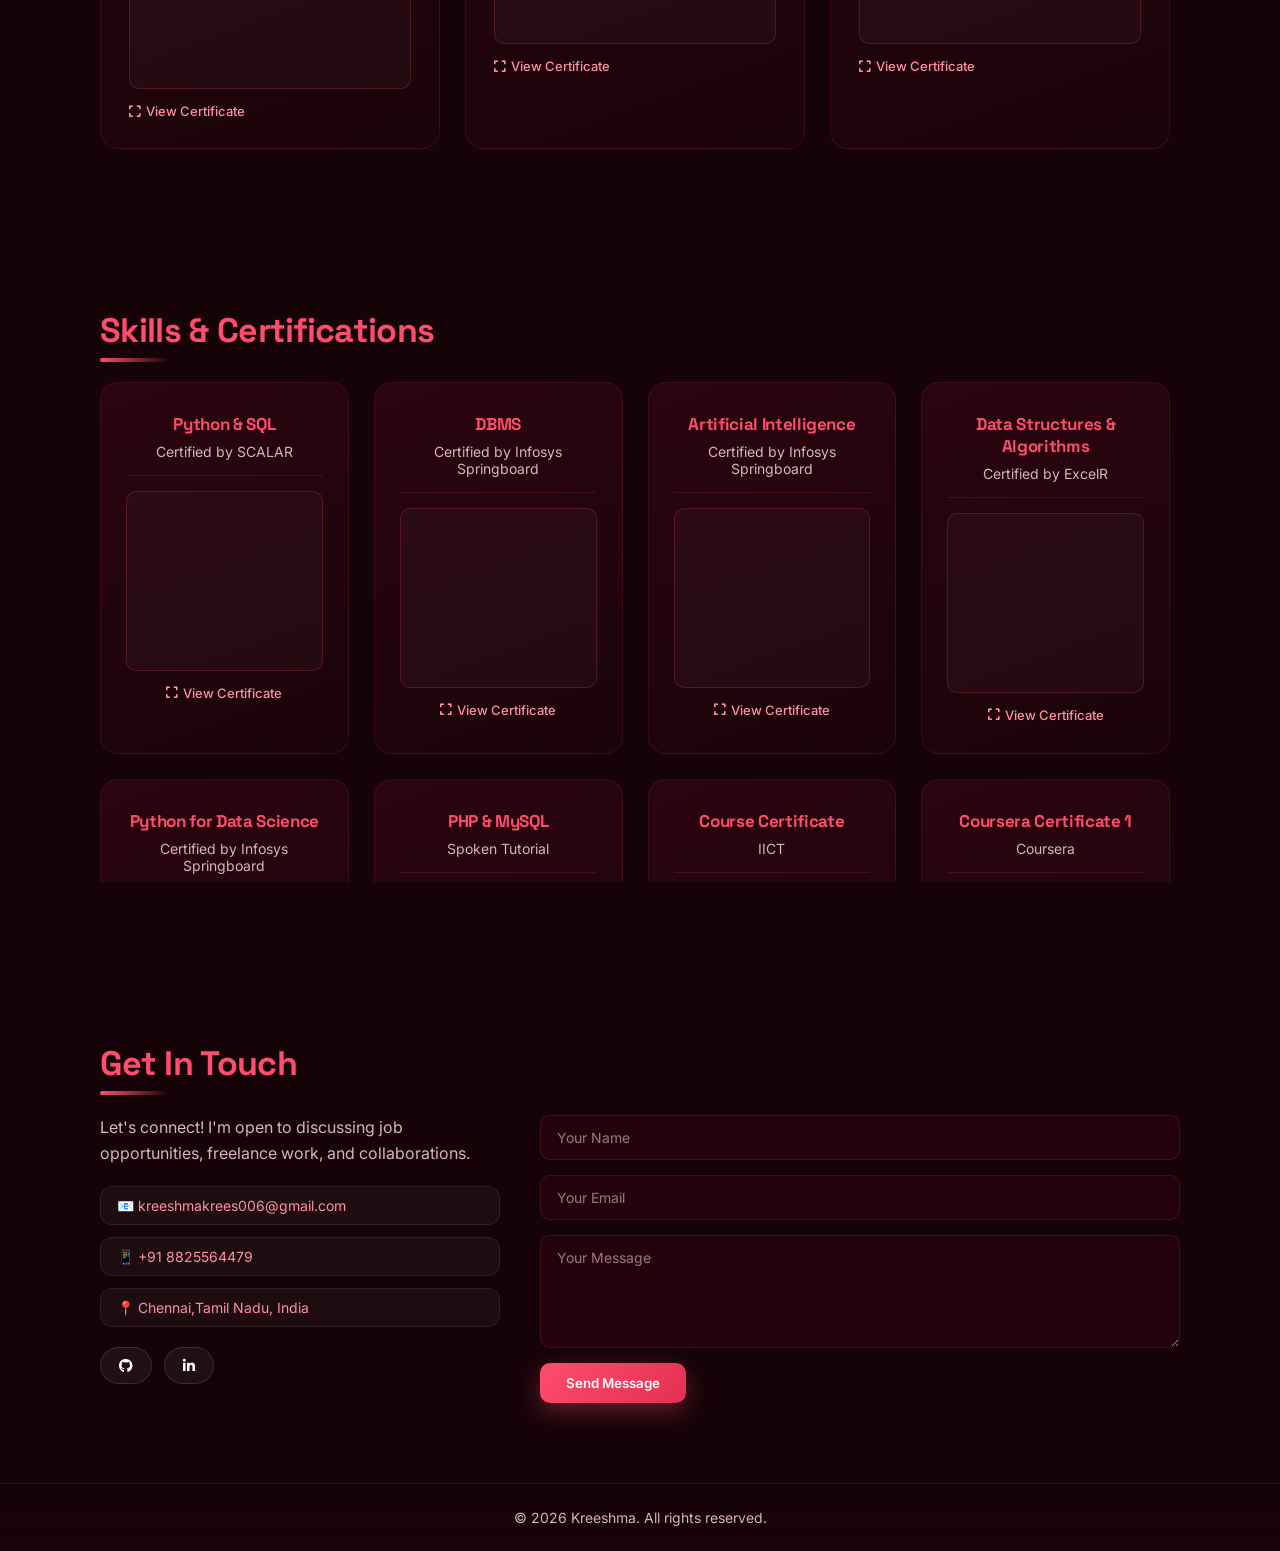
==== commit 02dd7d9c: "Added Wellness Signal Tracker preview image" ====
--- a/index.html
+++ b/index.html
@@ -172,6 +172,9 @@
       </div>
 
       <div class="project-card">
+        <div class="project-img">
+          <img src="wellness-preview.png" alt="Wellness Signal Tracker Preview">
+        </div>
         <div class="project-info">
           <h3>Wellness Signal Tracker</h3>
           <p>Real-time facial analysis dashboard that tracks blink rate, brow tension,
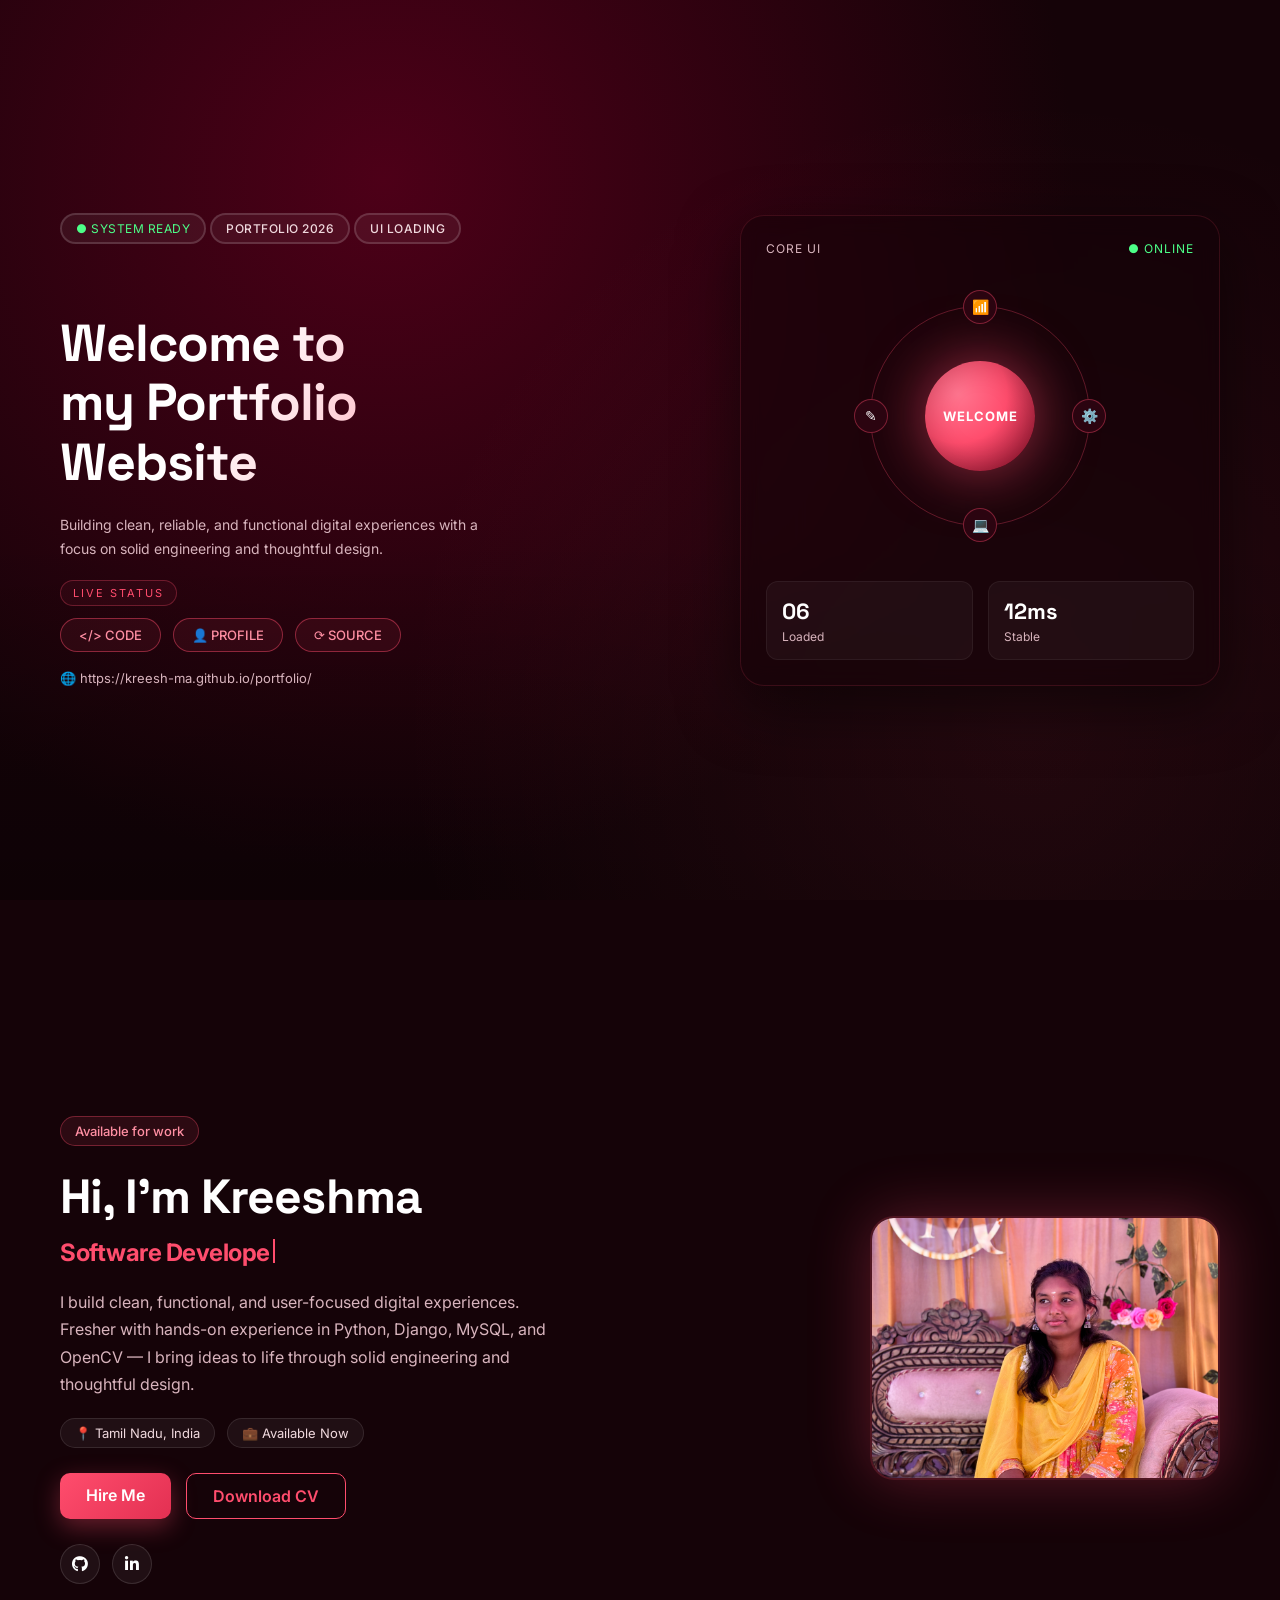
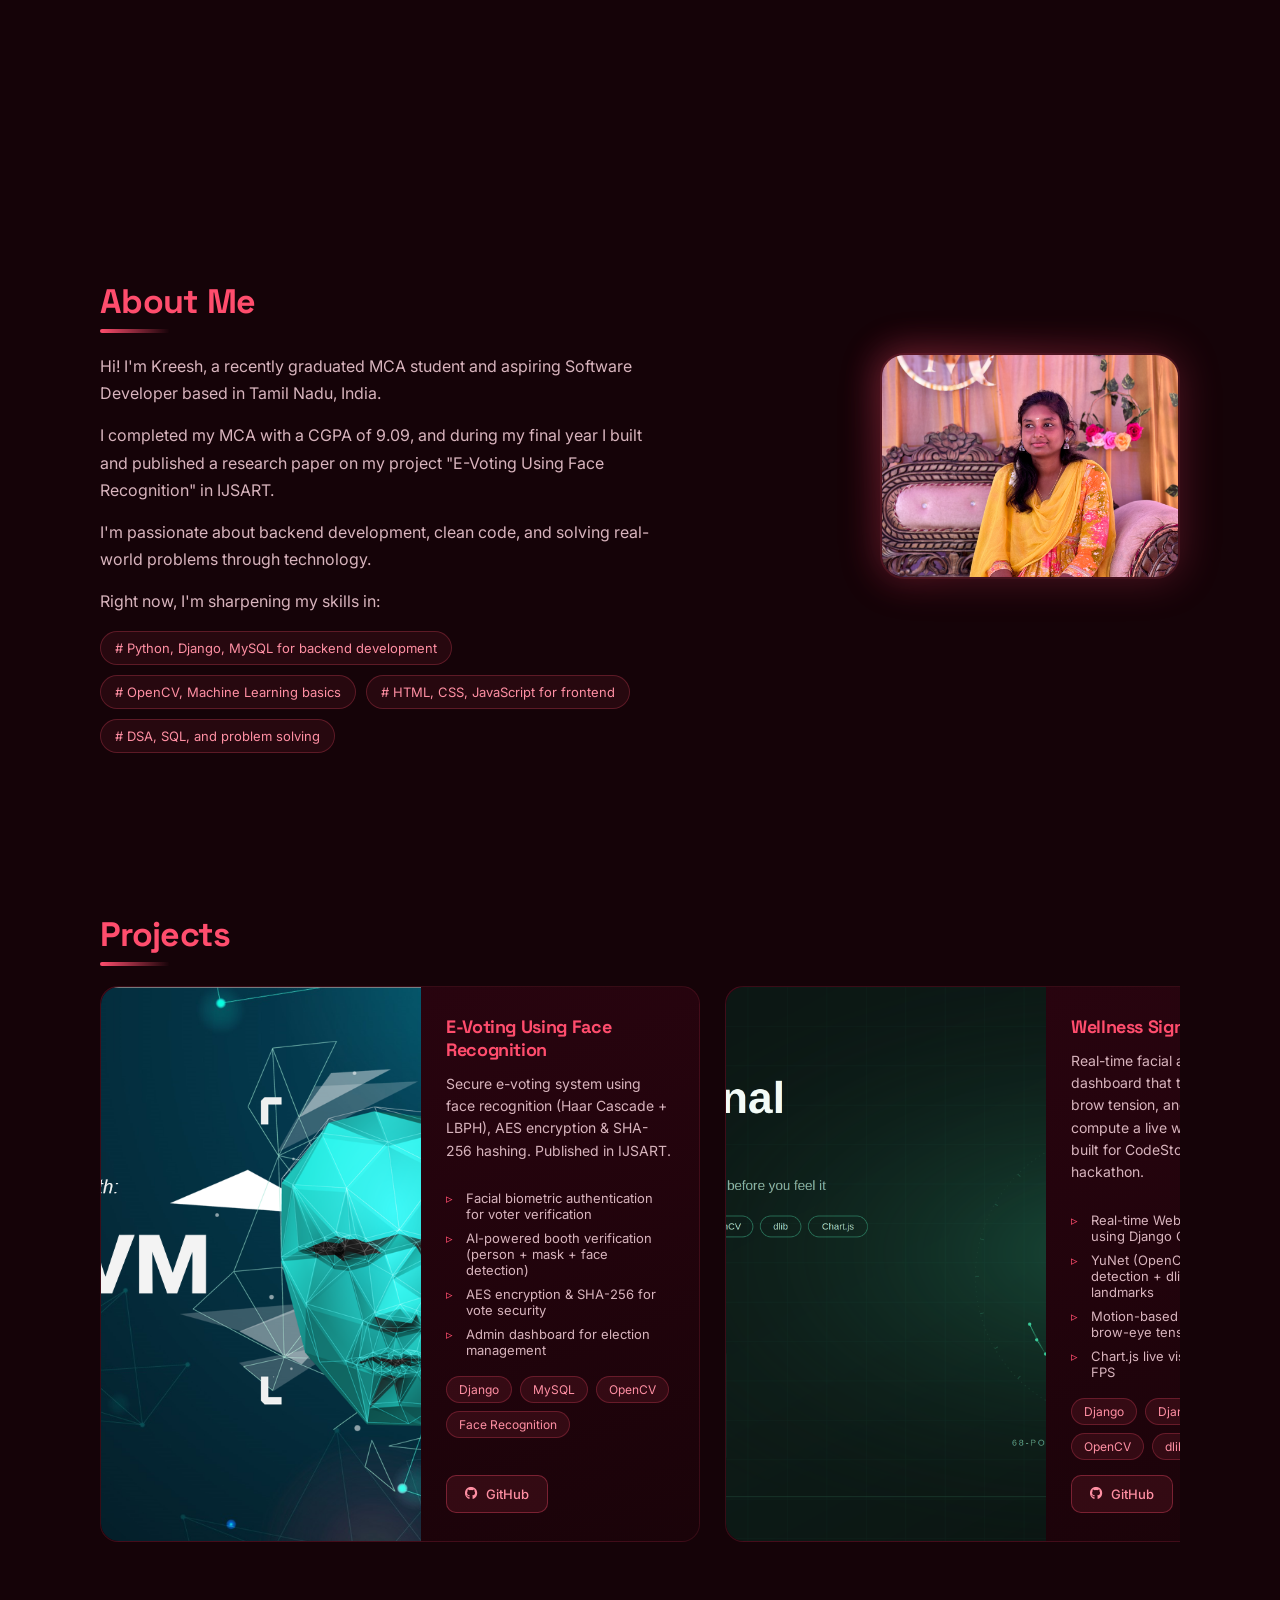
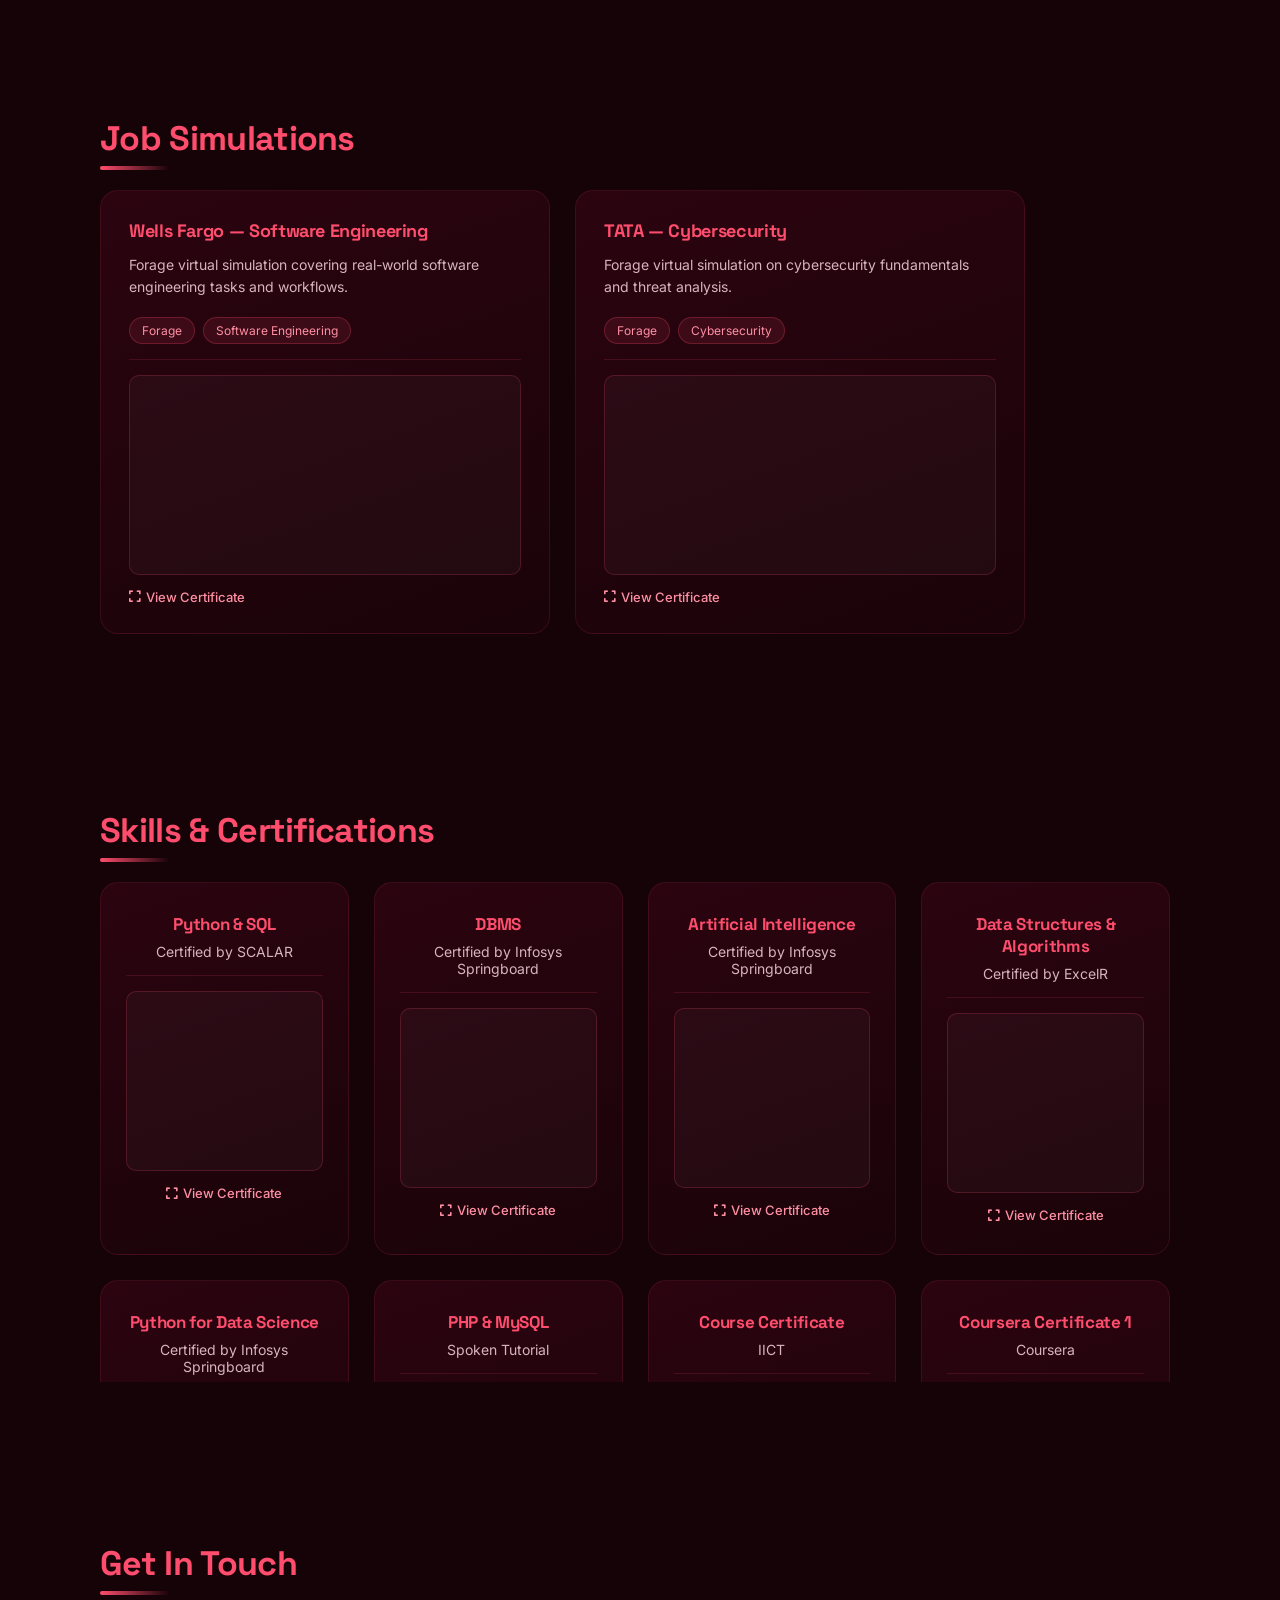
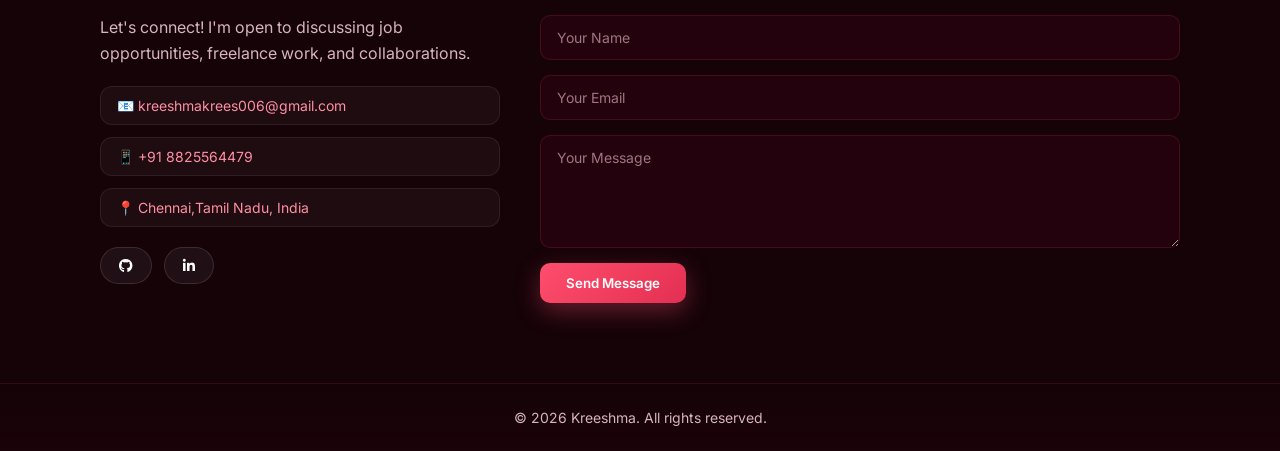
==== commit 5db31e17: "Made both projects same featured format" ====
--- a/index.html
+++ b/index.html
@@ -171,7 +171,7 @@
         </div>
       </div>
 
-      <div class="project-card">
+      <div class="project-card project-card-featured">
         <div class="project-img">
           <img src="wellness-preview.png" alt="Wellness Signal Tracker Preview">
         </div>
--- a/style.css
+++ b/style.css
@@ -641,9 +641,30 @@
 
 /* Project cards */
 .project-grid {
-  display: grid;
-  grid-template-columns: repeat(auto-fit, minmax(280px, 1fr));
+  display: flex;
   gap: 25px;
+  overflow-x: auto;
+  padding-bottom: 15px;
+  scrollbar-width: thin;
+  scrollbar-color: #ff4d6d #1a0309;
+}
+
+.project-grid::-webkit-scrollbar {
+  height: 6px;
+}
+
+.project-grid::-webkit-scrollbar-track {
+  background: #1a0309;
+  border-radius: 10px;
+}
+
+.project-grid::-webkit-scrollbar-thumb {
+  background: #ff4d6d;
+  border-radius: 10px;
+}
+
+.project-grid::-webkit-scrollbar-thumb:hover {
+  background: #e33052;
 }
 
 .project-card {
@@ -654,6 +675,9 @@
   transition: transform 0.3s, border-color 0.3s, box-shadow 0.3s;
   position: relative;
   overflow: hidden;
+  min-width: 380px;
+  max-width: 450px;
+  flex-shrink: 0;
 }
 
 .project-card::before {
@@ -713,11 +737,13 @@
 
 /* Featured project card */
 .project-card-featured {
-  grid-column: 1 / -1;
   display: flex;
   gap: 25px;
   padding: 0;
   overflow: hidden;
+  min-width: 500px;
+  max-width: 600px;
+  flex-shrink: 0;
 }
 
 .project-card-featured .project-img {
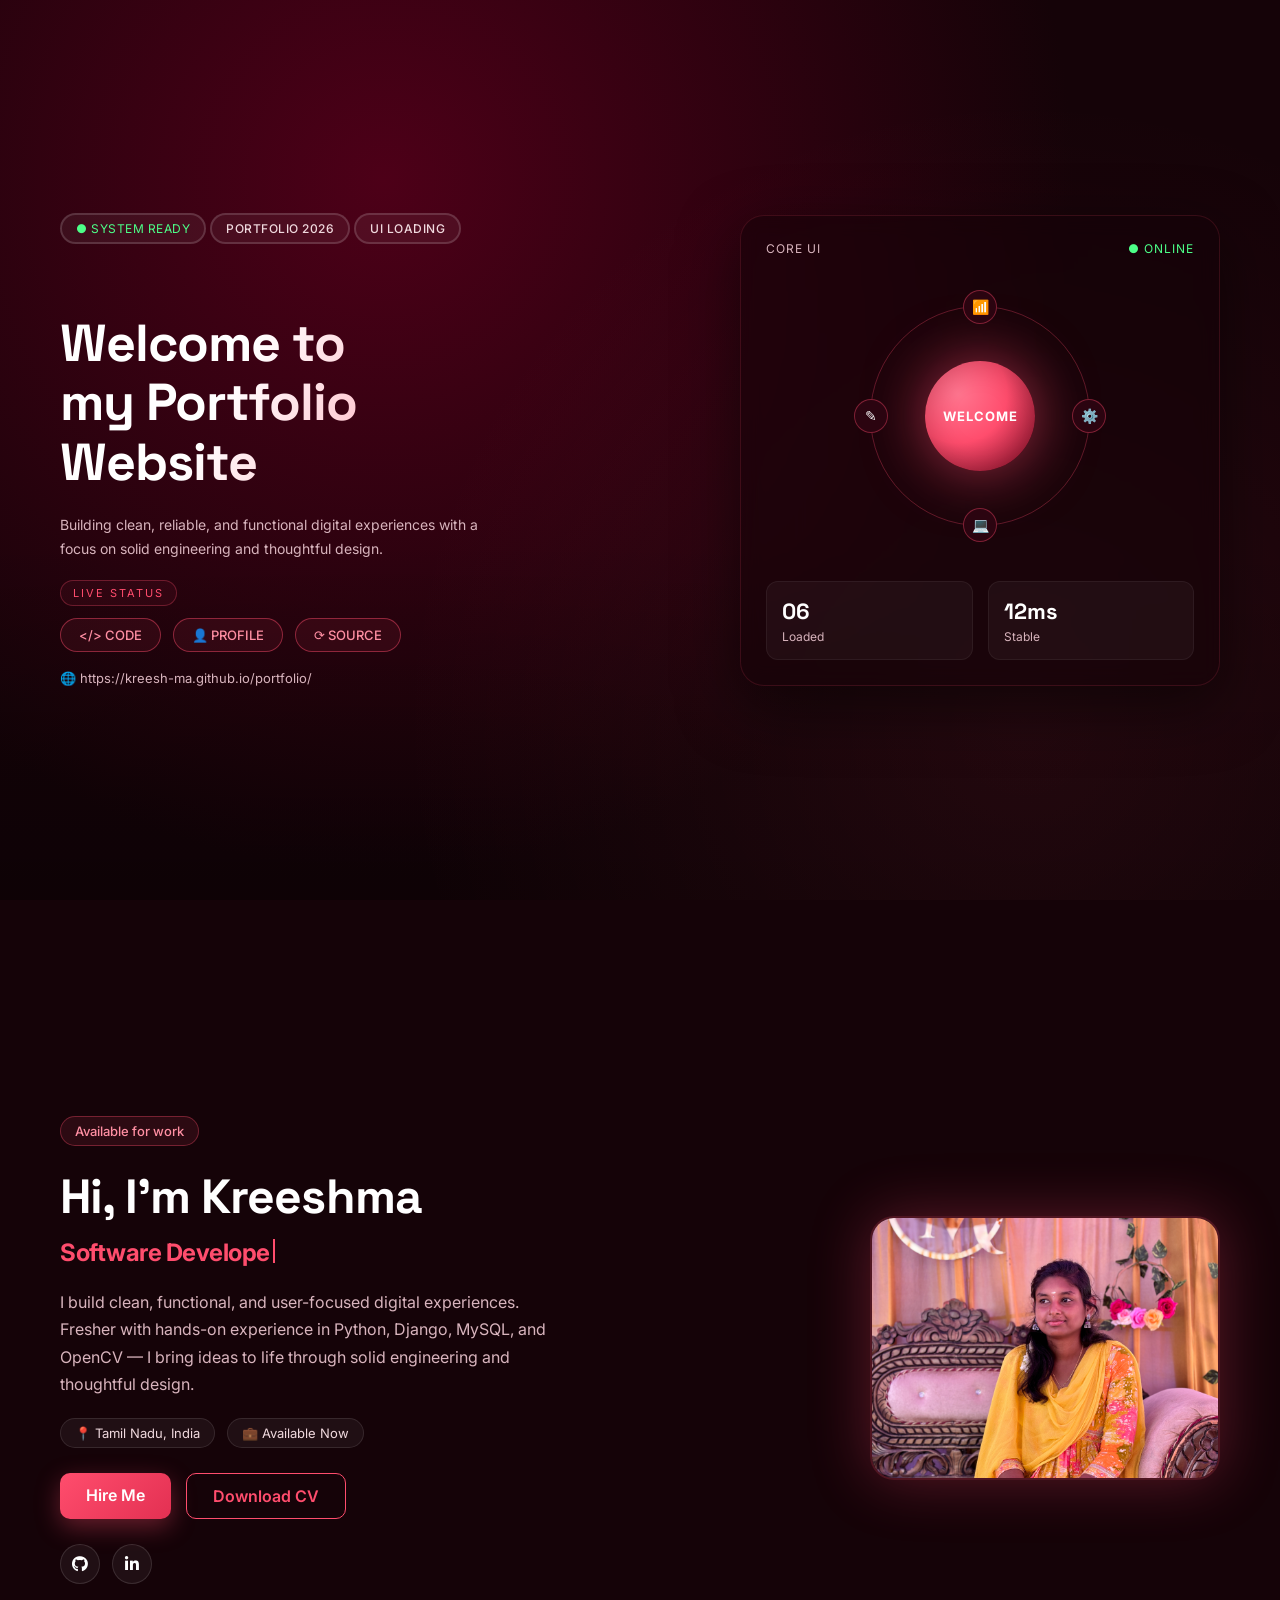
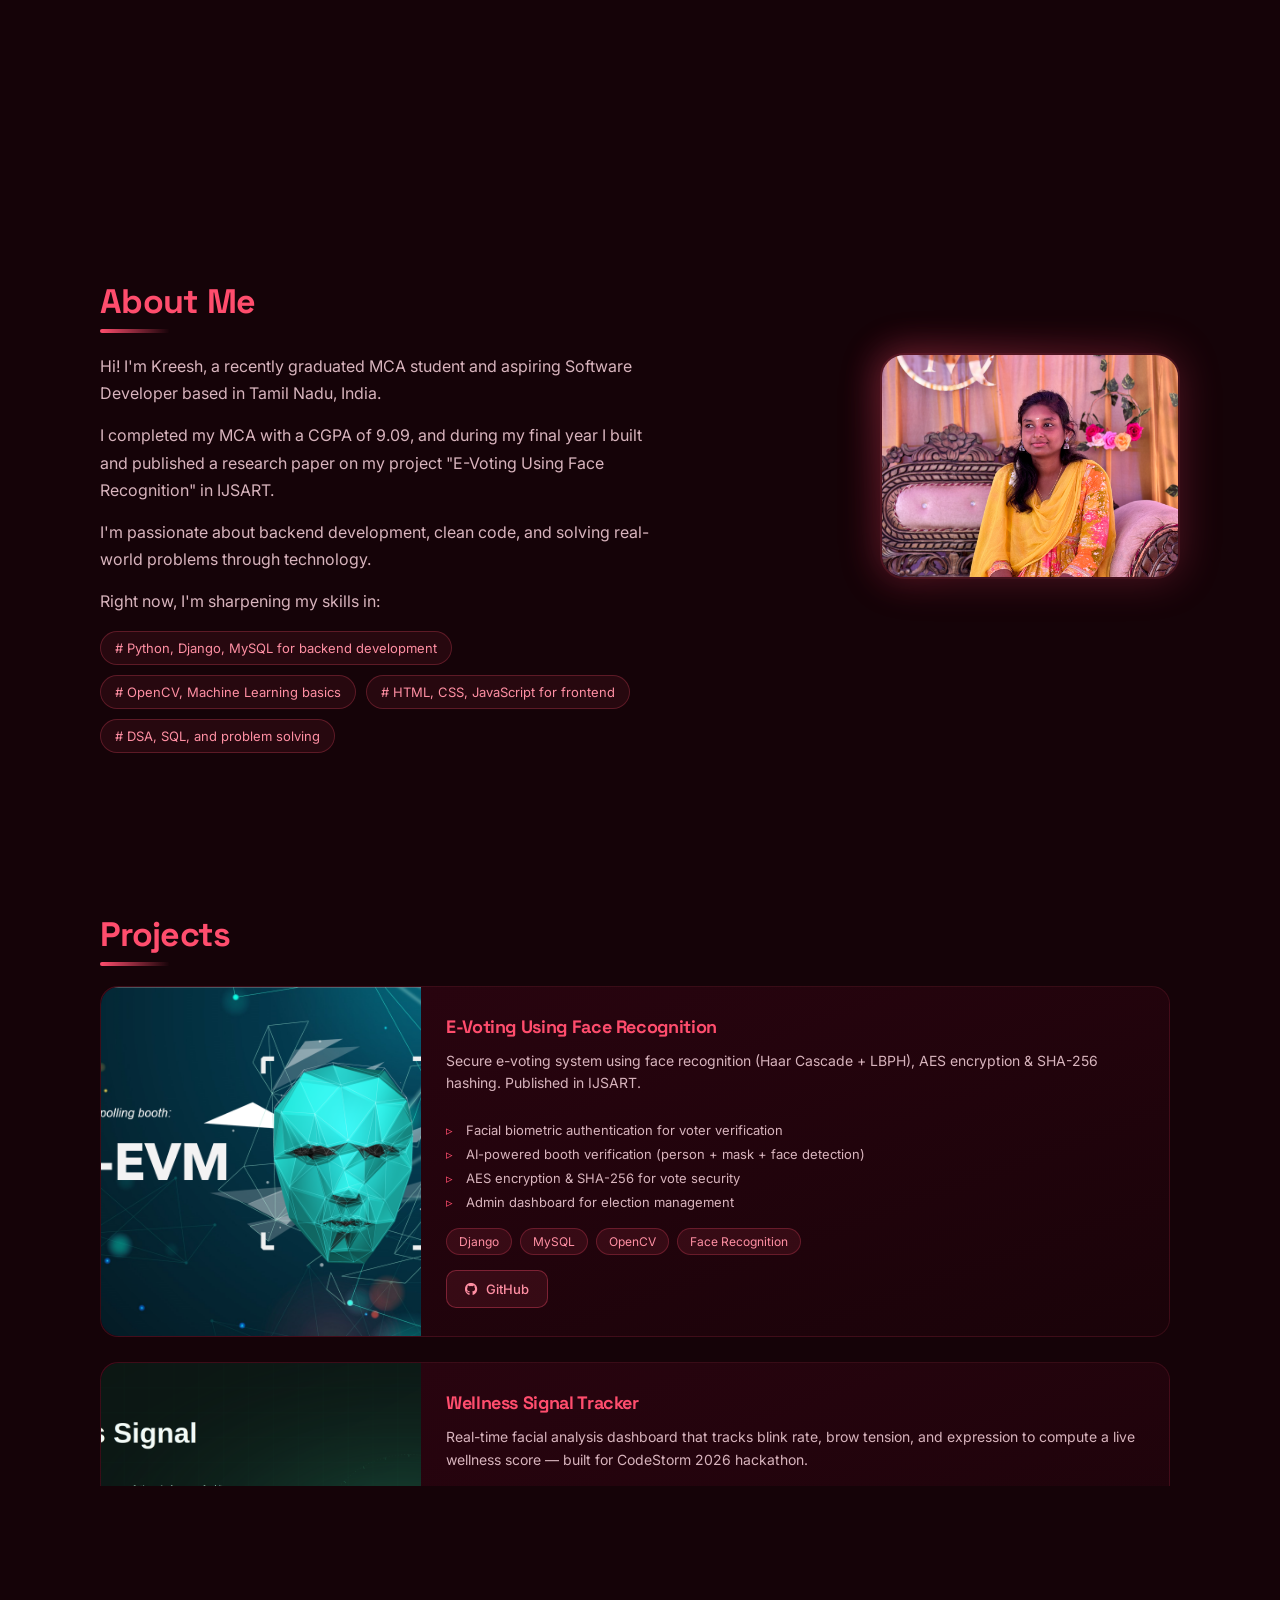
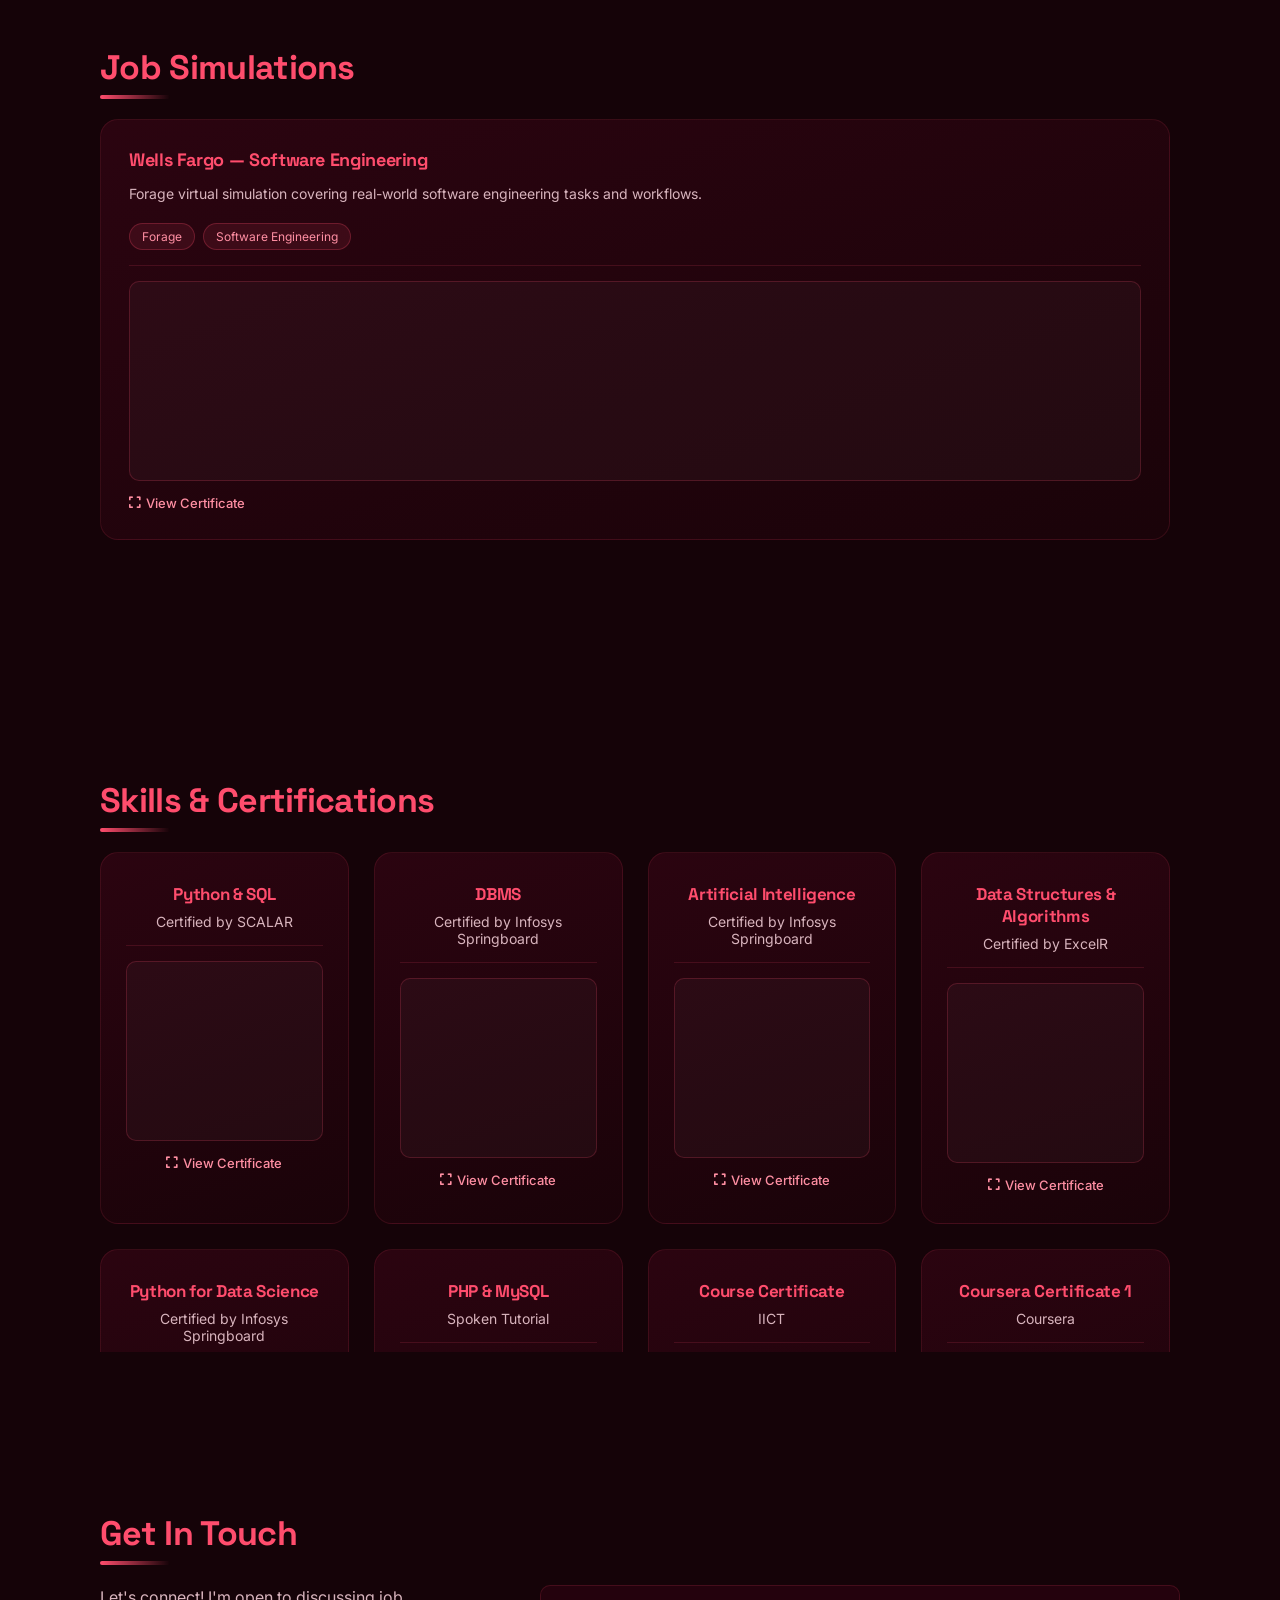
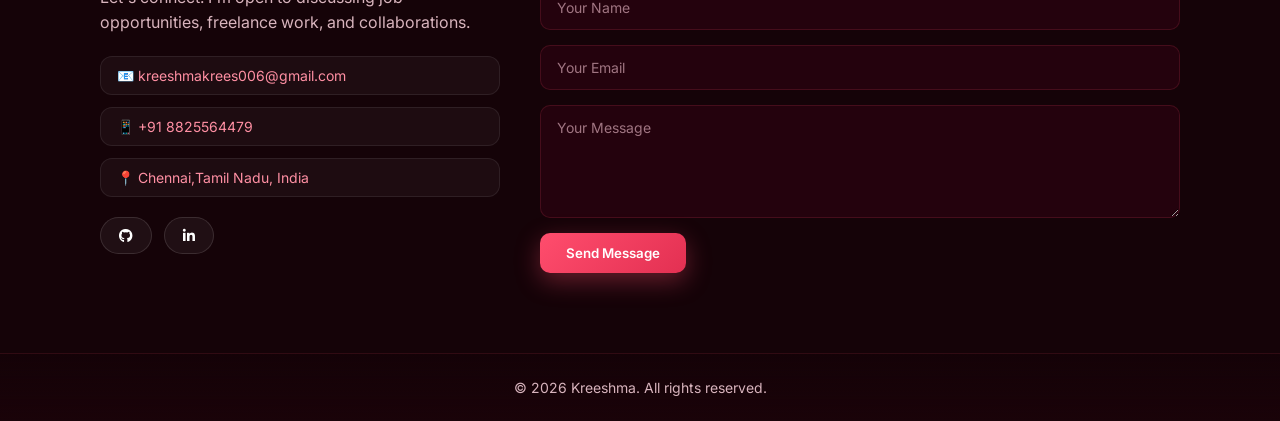
==== commit f8b2c2ab: "Added scroll to projects section" ====
--- a/index.html
+++ b/index.html
@@ -141,6 +141,7 @@
   <section id="projects" class="projects">
     <h2 class="section-title">Projects</h2>
 
+    <div class="cert-scroll-wrapper">
     <div class="project-grid">
 
       <div class="project-card project-card-featured">
@@ -200,8 +201,8 @@
         </div>
       </div>
     </div>
-  </section>
-  <!-- Job Simulations Section -->
+    </div>
+  </section>
   <section id="simulations" class="simulations">
     <h2 class="section-title">Job Simulations</h2>
 
--- a/style.css
+++ b/style.css
@@ -642,29 +642,8 @@
 /* Project cards */
 .project-grid {
   display: flex;
+  flex-direction: column;
   gap: 25px;
-  overflow-x: auto;
-  padding-bottom: 15px;
-  scrollbar-width: thin;
-  scrollbar-color: #ff4d6d #1a0309;
-}
-
-.project-grid::-webkit-scrollbar {
-  height: 6px;
-}
-
-.project-grid::-webkit-scrollbar-track {
-  background: #1a0309;
-  border-radius: 10px;
-}
-
-.project-grid::-webkit-scrollbar-thumb {
-  background: #ff4d6d;
-  border-radius: 10px;
-}
-
-.project-grid::-webkit-scrollbar-thumb:hover {
-  background: #e33052;
 }
 
 .project-card {
@@ -675,9 +654,6 @@
   transition: transform 0.3s, border-color 0.3s, box-shadow 0.3s;
   position: relative;
   overflow: hidden;
-  min-width: 380px;
-  max-width: 450px;
-  flex-shrink: 0;
 }
 
 .project-card::before {
@@ -741,9 +717,6 @@
   gap: 25px;
   padding: 0;
   overflow: hidden;
-  min-width: 500px;
-  max-width: 600px;
-  flex-shrink: 0;
 }
 
 .project-card-featured .project-img {
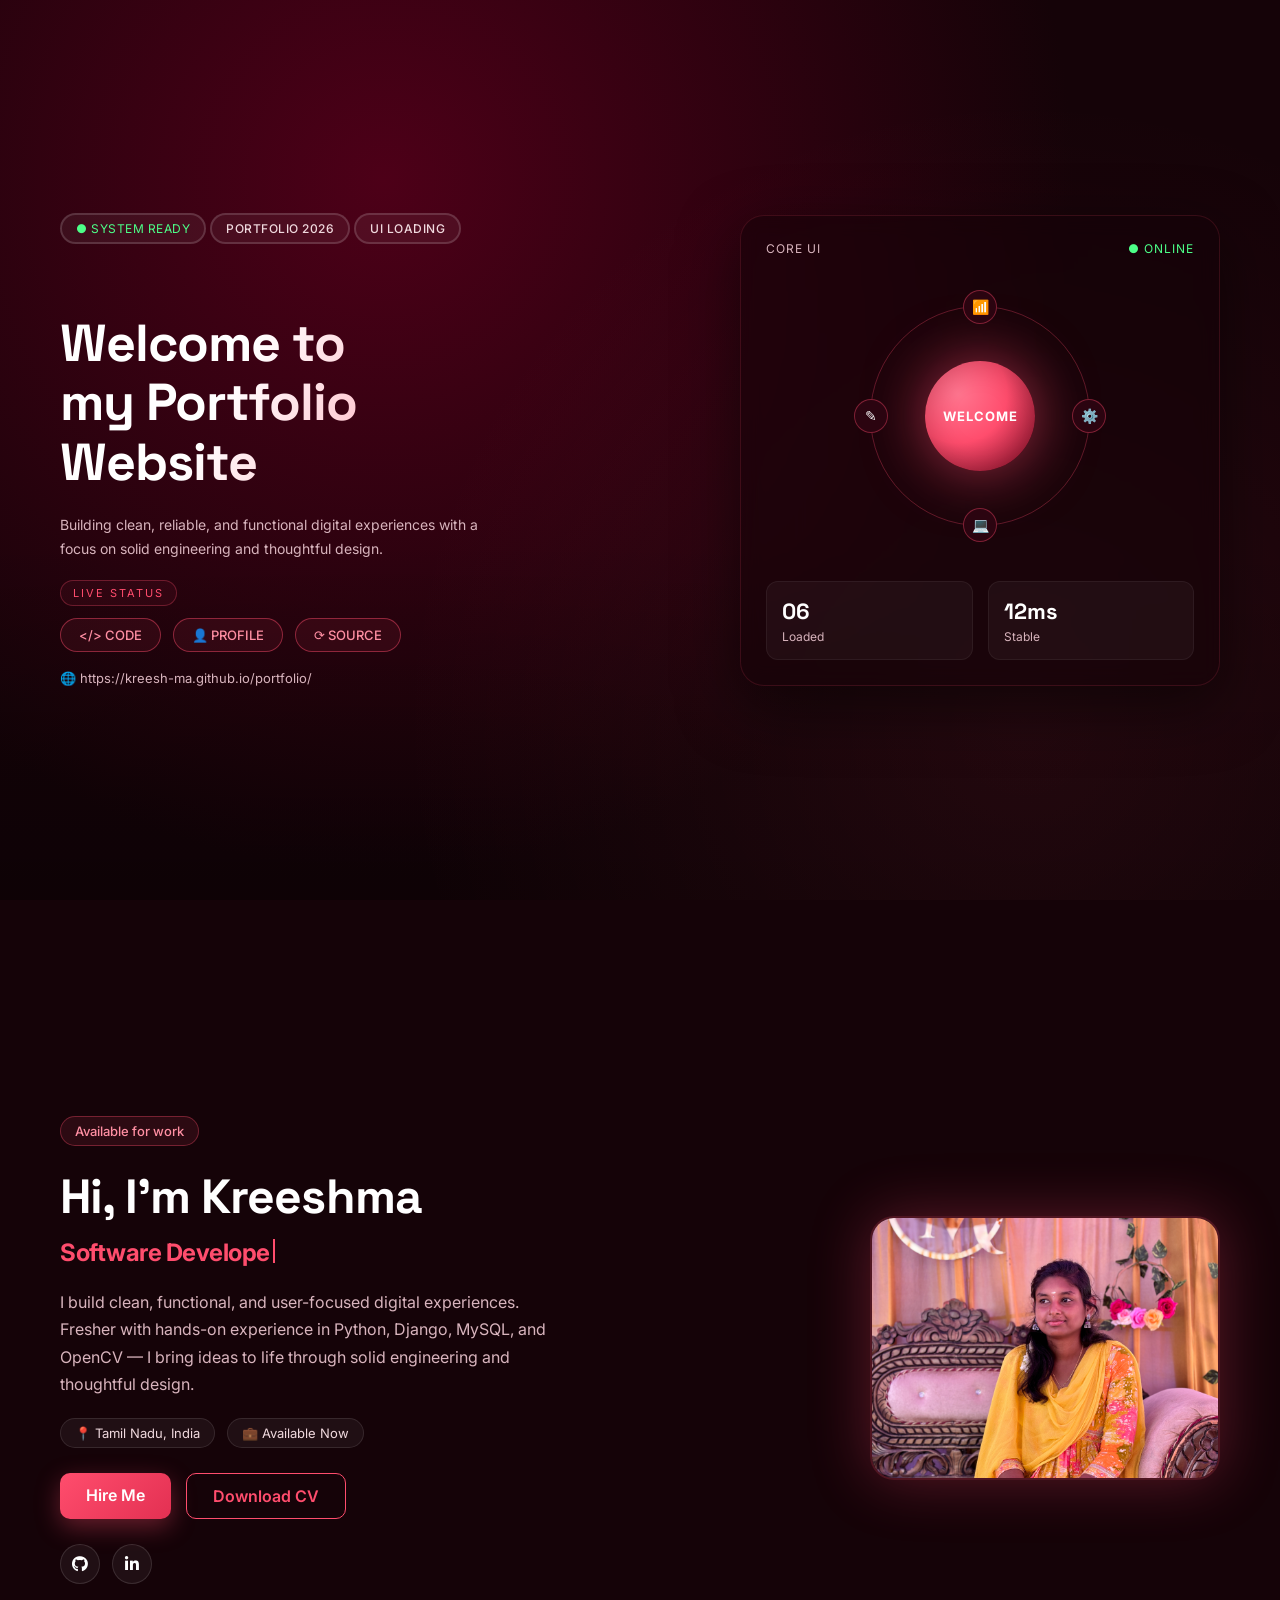
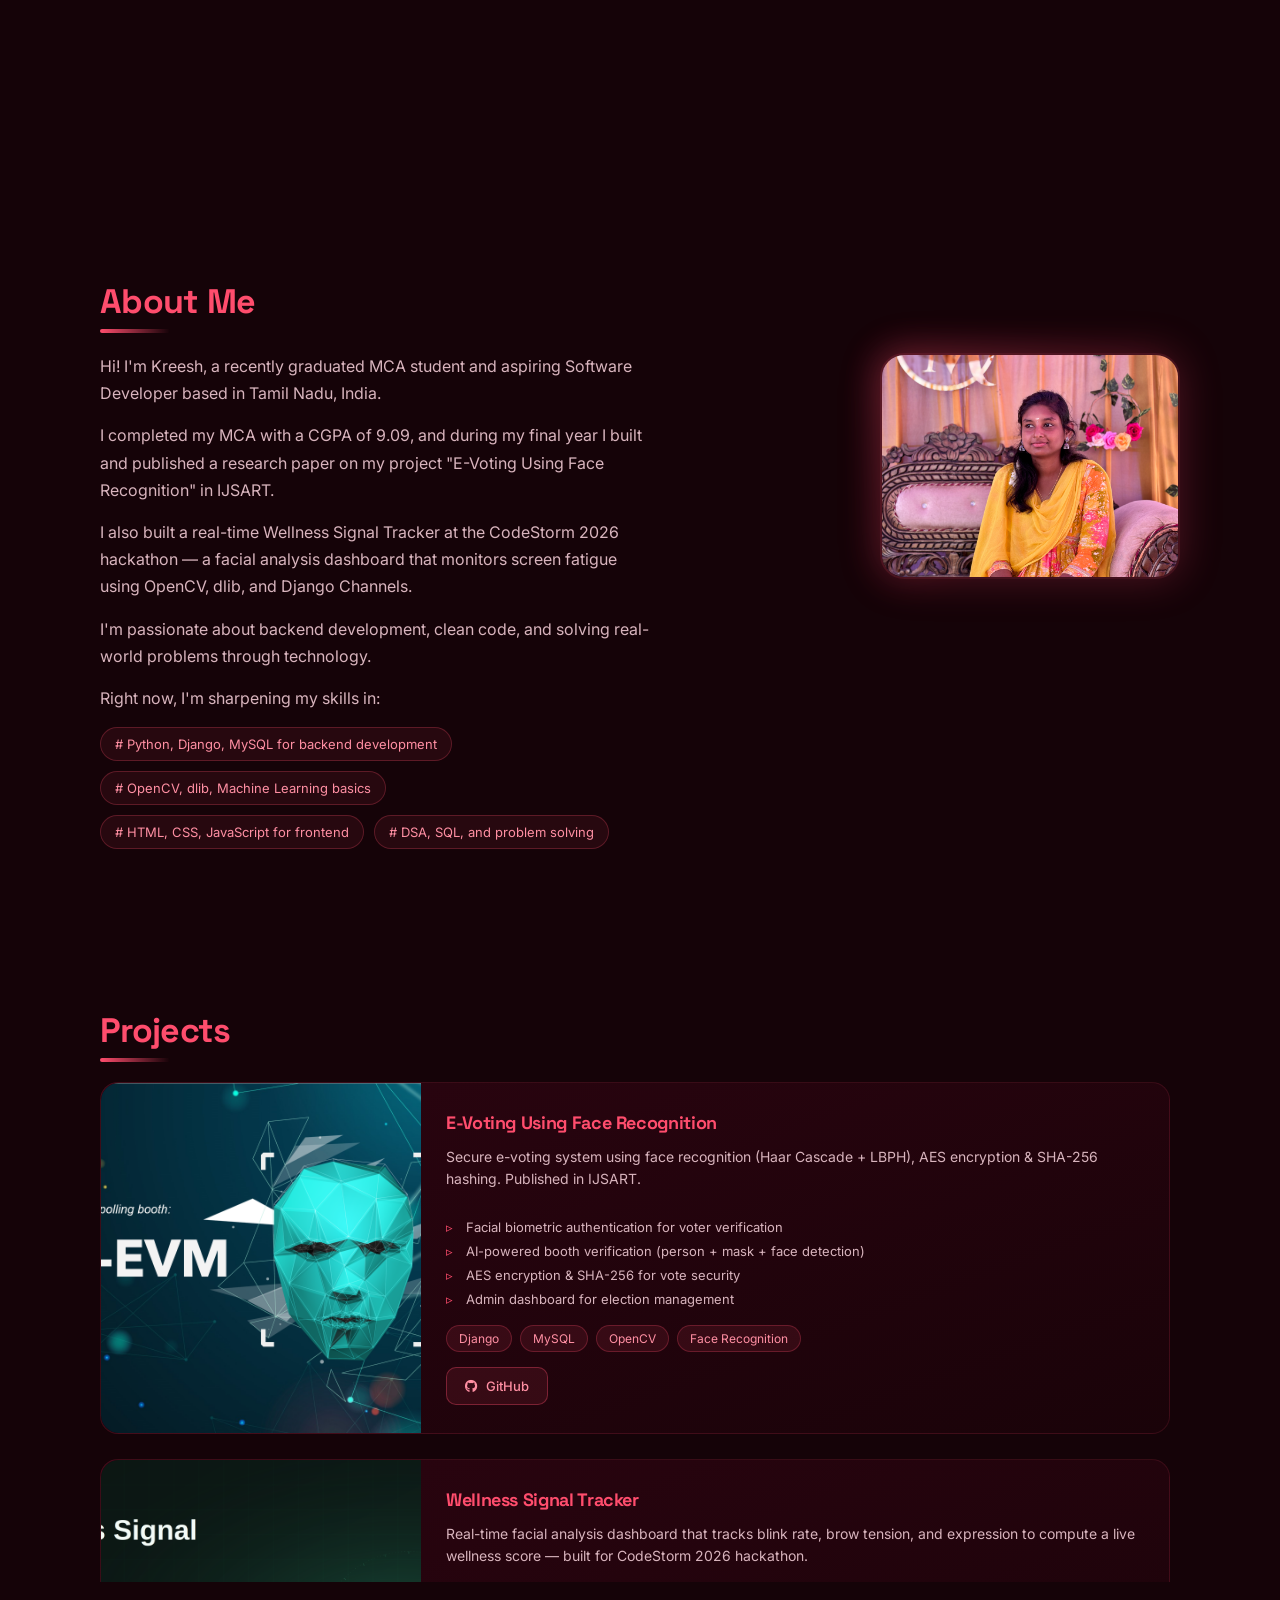
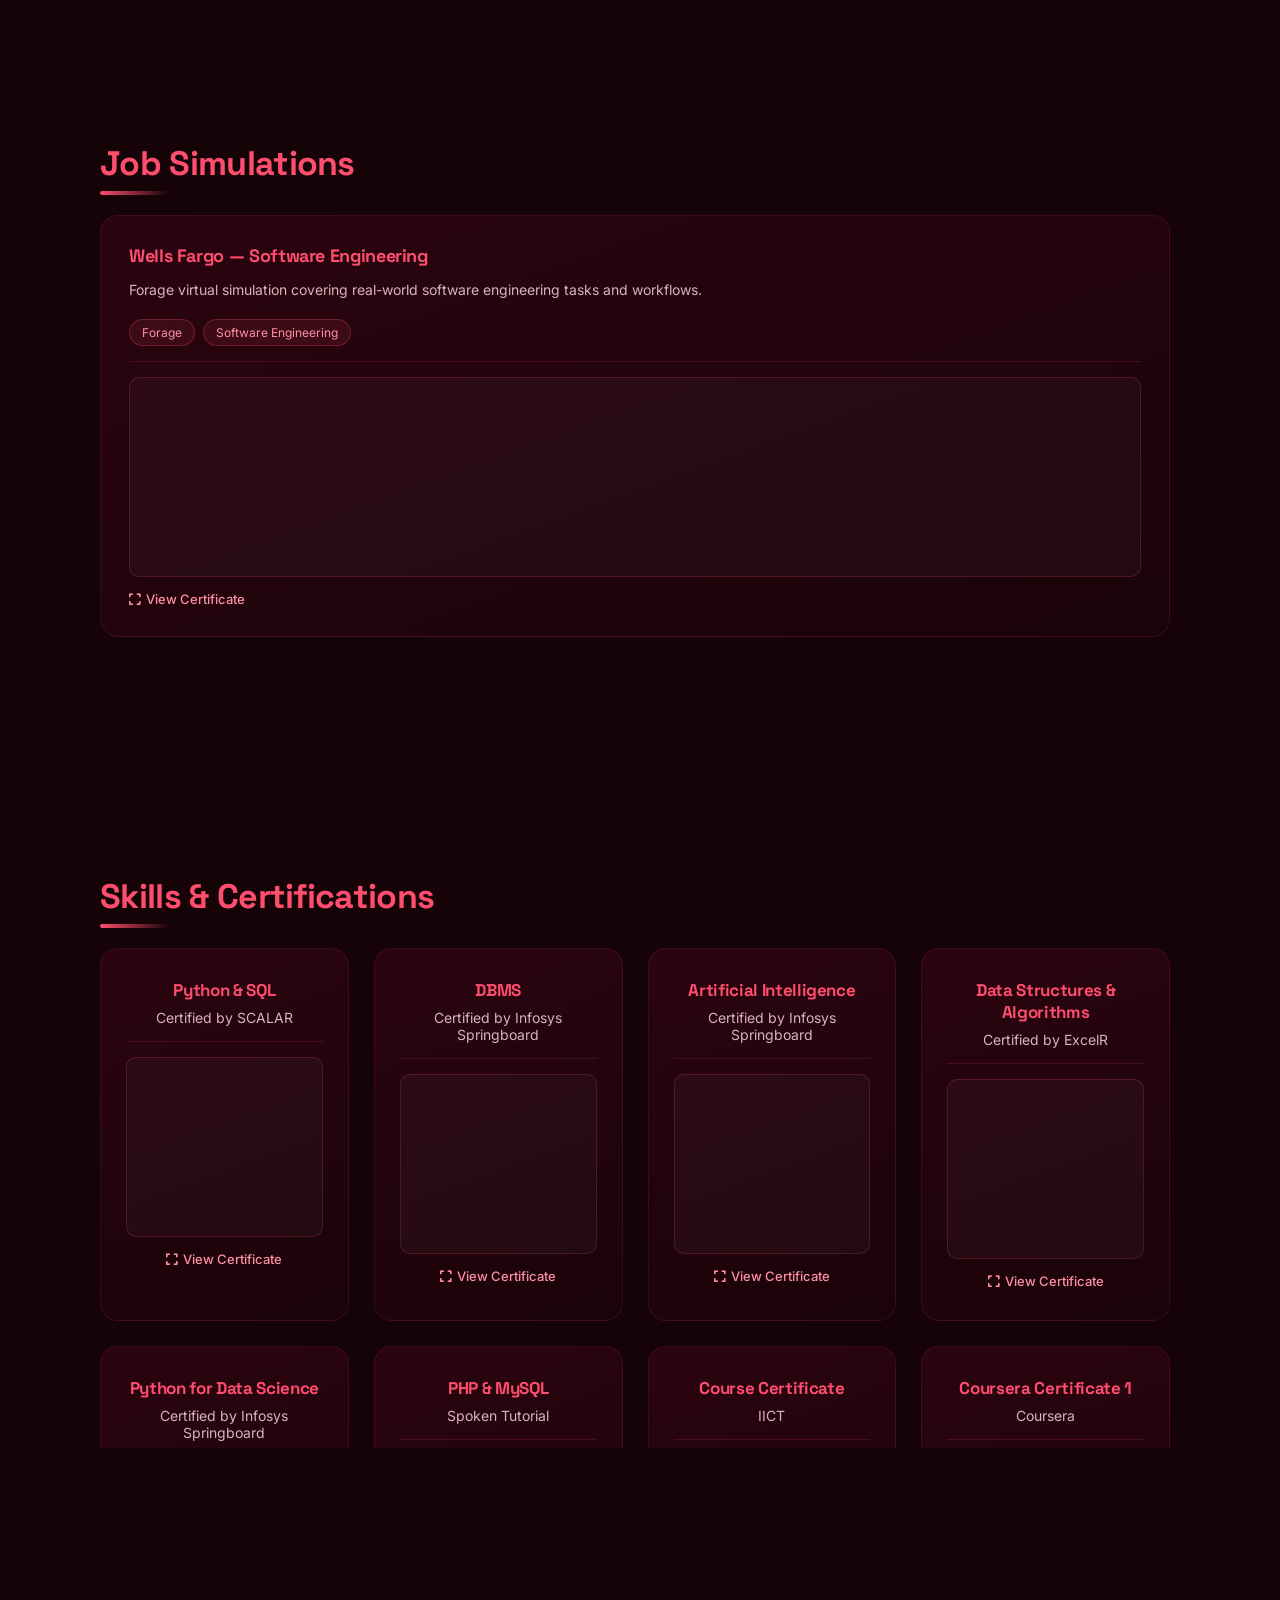
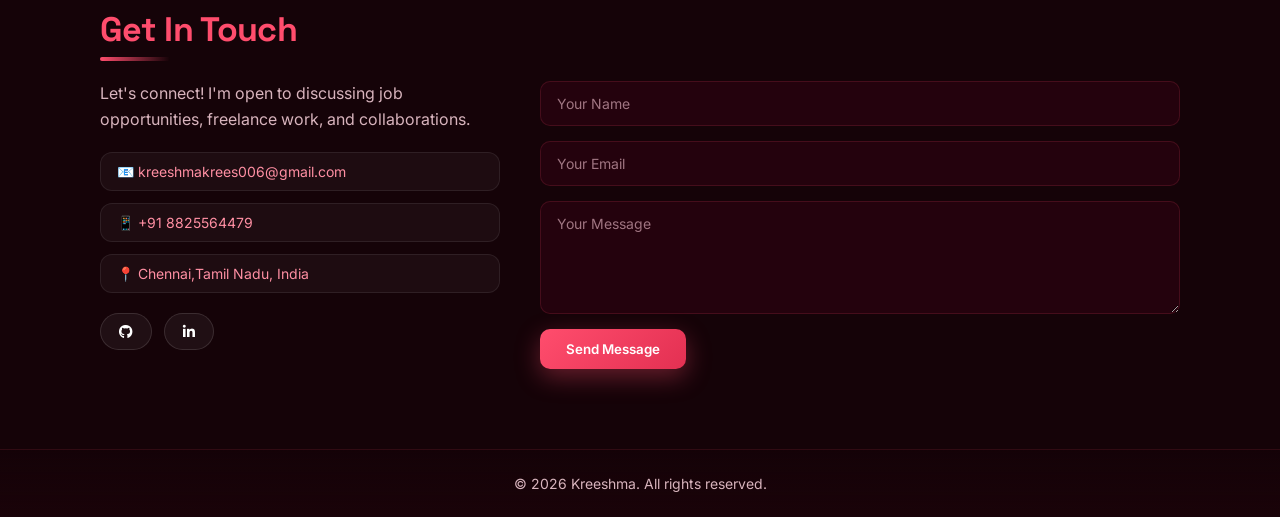
==== commit 0fbb9be0: "Fixed image and updated About Me" ====
--- a/index.html
+++ b/index.html
@@ -119,6 +119,10 @@
            I built and published a research paper on my project
            "E-Voting Using Face Recognition" in IJSART.</p>
 
+        <p>I also built a real-time Wellness Signal Tracker at the CodeStorm
+           2026 hackathon — a facial analysis dashboard that monitors screen
+           fatigue using OpenCV, dlib, and Django Channels.</p>
+
         <p>I'm passionate about backend development, clean code, and solving
            real-world problems through technology.</p>
 
@@ -126,7 +130,7 @@
 
         <ul class="skills-list">
           <li># Python, Django, MySQL for backend development</li>
-          <li># OpenCV, Machine Learning basics</li>
+          <li># OpenCV, dlib, Machine Learning basics</li>
           <li># HTML, CSS, JavaScript for frontend</li>
           <li># DSA, SQL, and problem solving</li>
         </ul>
--- a/style.css
+++ b/style.css
@@ -721,14 +721,17 @@
 
 .project-card-featured .project-img {
   flex: 0 0 320px;
+  min-height: 350px;
+  max-height: 350px;
   position: relative;
   overflow: hidden;
 }
 
 .project-card-featured .project-img img {
   width: 100%;
-  height: 100%;
+  height: 350px;
   object-fit: cover;
+  display: block;
   border-radius: 18px 0 0 18px;
   transition: transform 0.5s ease;
 }
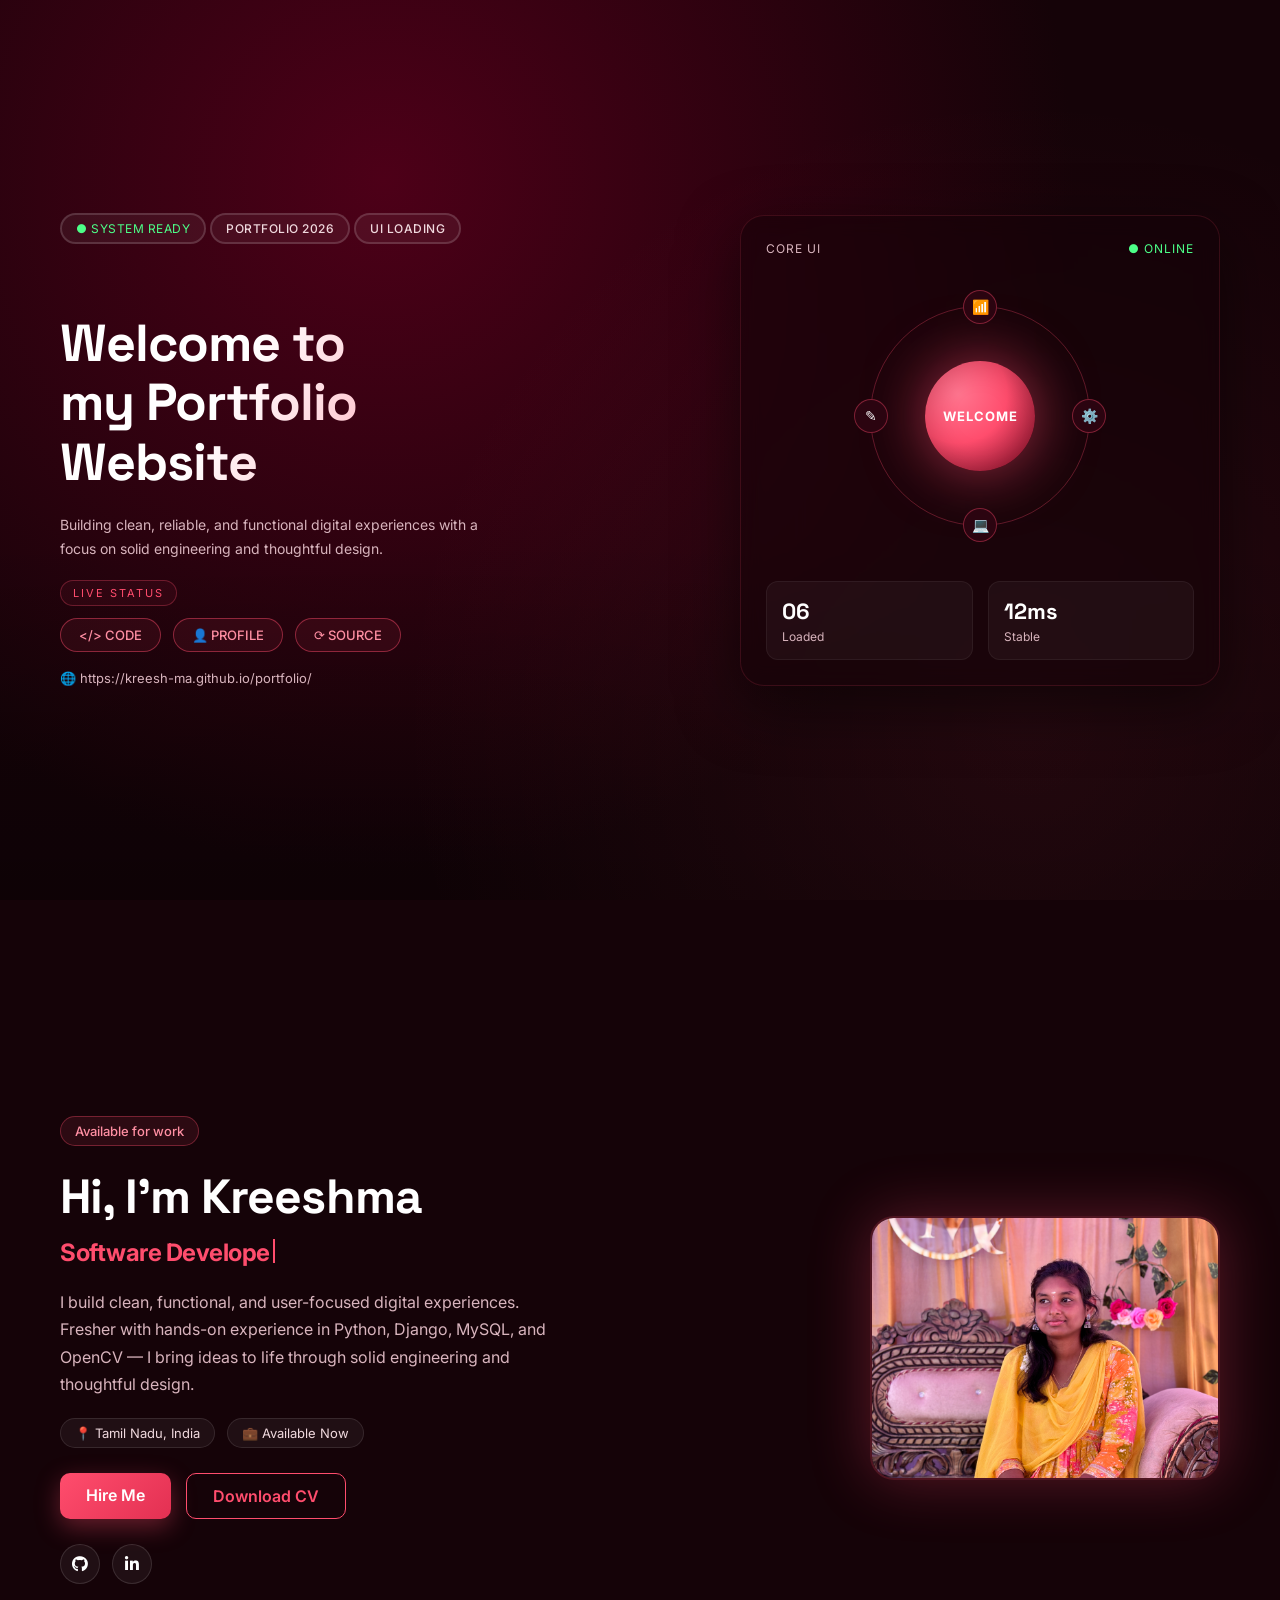
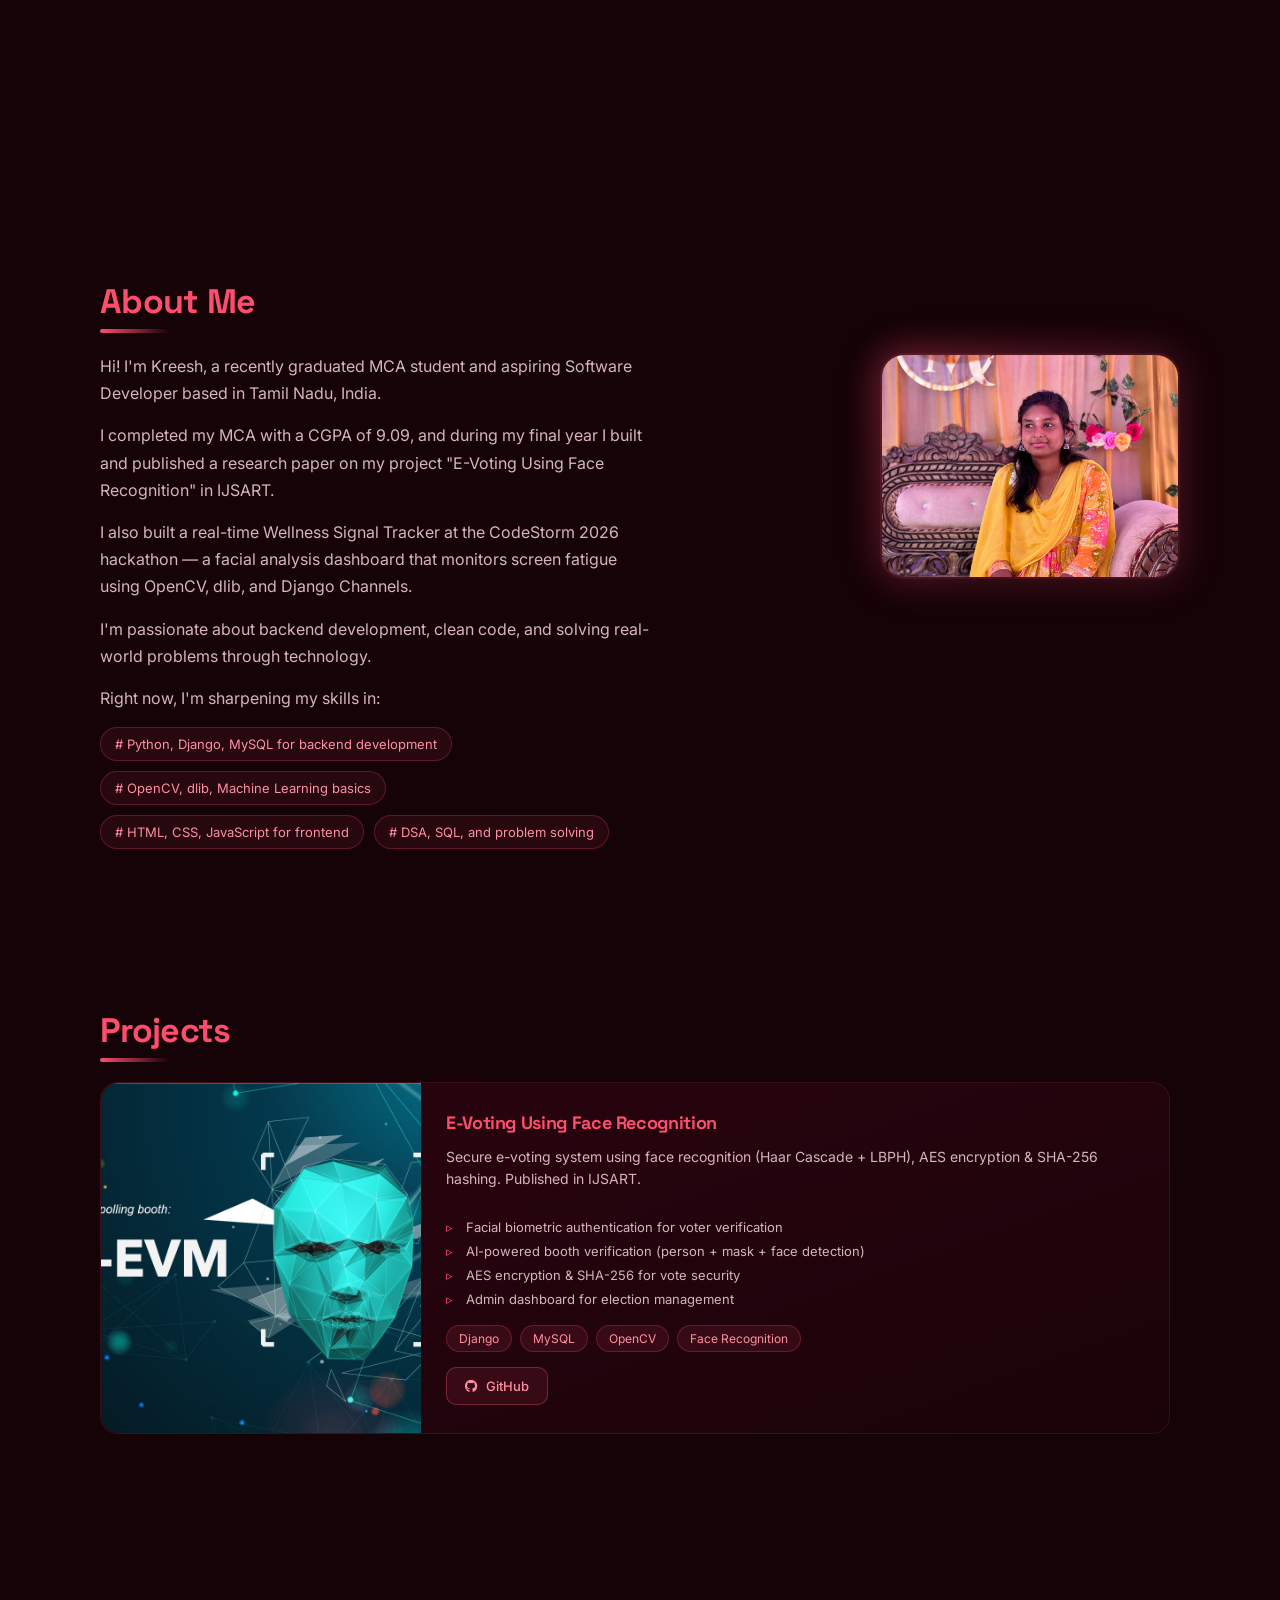
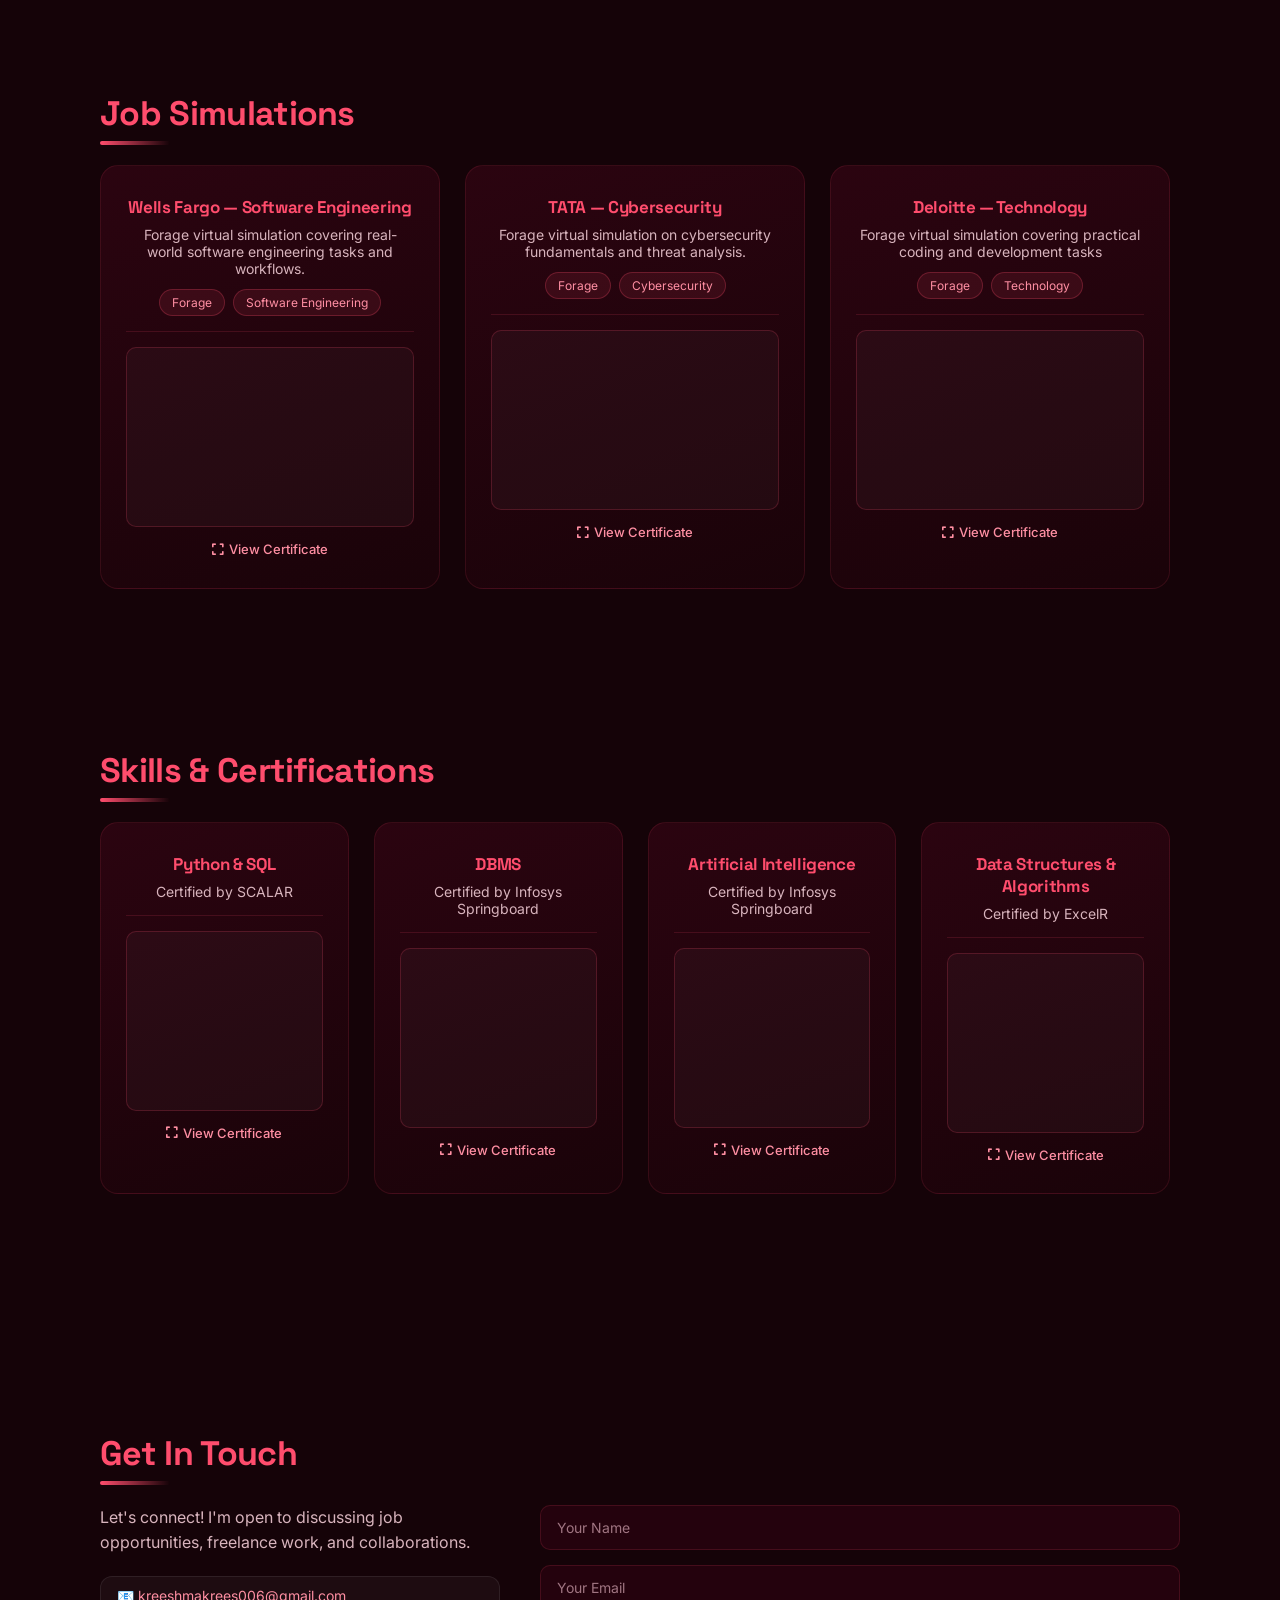
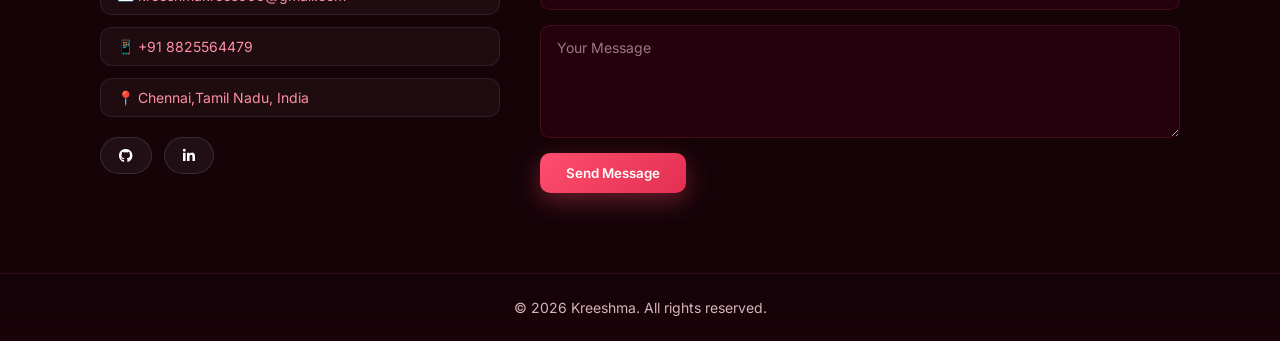
==== commit ac80582c: "Redesign Job Simulations section to match Skills & Certifications layout" ====
--- a/index.html
+++ b/index.html
@@ -211,9 +211,9 @@
     <h2 class="section-title">Job Simulations</h2>
 
     <div class="cert-scroll-wrapper">
-      <div class="project-grid">
-
-      <div class="project-card">
+      <div class="service-grid">
+
+      <div class="simulation-card">
         <h3>Wells Fargo — Software Engineering</h3>
         <p>Forage virtual simulation covering real-world software
            engineering tasks and workflows.</p>
@@ -227,7 +227,7 @@
         </div>
       </div>
 
-      <div class="project-card">
+      <div class="simulation-card">
         <h3>TATA — Cybersecurity</h3>
         <p>Forage virtual simulation on cybersecurity fundamentals
            and threat analysis.</p>
@@ -240,7 +240,8 @@
           <a href="tata-cert.pdf" target="_blank" class="cert-link"><i class="fa-solid fa-expand"></i> View Certificate</a>
         </div>
       </div>
-      <div class="project-card">
+
+      <div class="simulation-card">
         <h3>Deloitte — Technology</h3>
         <p>Forage virtual simulation covering practical coding and development tasks</p>
         <div class="tags">
@@ -252,7 +253,6 @@
           <a href="deloitte-cert.pdf" target="_blank" class="cert-link"><i class="fa-solid fa-expand"></i> View Certificate</a>
         </div>
       </div>
-
 
     </div>
     </div>
--- a/style.css
+++ b/style.css
@@ -845,7 +845,7 @@
 
 /* Scrollable certificate section */
 .cert-scroll-wrapper {
-  max-height: 500px;
+  max-height: 450px;
   overflow-y: auto;
   padding-right: 10px;
   scrollbar-width: thin;
@@ -919,6 +919,53 @@
 .service-card p {
   color: #d8b4bd;
   font-size: 14px;
+}
+
+/* Simulation cards */
+.simulation-card {
+  background: linear-gradient(160deg, #2b0410, #1a0309);
+  padding: 30px 25px;
+  border-radius: 18px;
+  border: 1px solid rgba(255, 77, 109, 0.12);
+  text-align: center;
+  transition: 0.3s;
+}
+
+.simulation-card:hover {
+  border-color: #ff4d6d;
+  transform: translateY(-6px);
+  box-shadow: 0 20px 40px rgba(255, 77, 109, 0.15);
+}
+
+.simulation-card h3 {
+  color: #ff4d6d;
+  margin-bottom: 8px;
+  font-size: 17px;
+}
+
+.simulation-card p {
+  color: #d8b4bd;
+  font-size: 14px;
+  margin-bottom: 12px;
+}
+
+.simulation-card .tags {
+  justify-content: center;
+  margin-bottom: 15px;
+}
+
+.simulation-card .cert-preview {
+  margin-top: 15px;
+  border-top: 1px solid rgba(255, 77, 109, 0.15);
+  padding-top: 15px;
+}
+
+.simulation-card .cert-preview iframe {
+  width: 100%;
+  height: 180px;
+  border: 1px solid rgba(255, 77, 109, 0.2);
+  border-radius: 10px;
+  background: rgba(255, 255, 255, 0.03);
 }
 
 /* Contact */
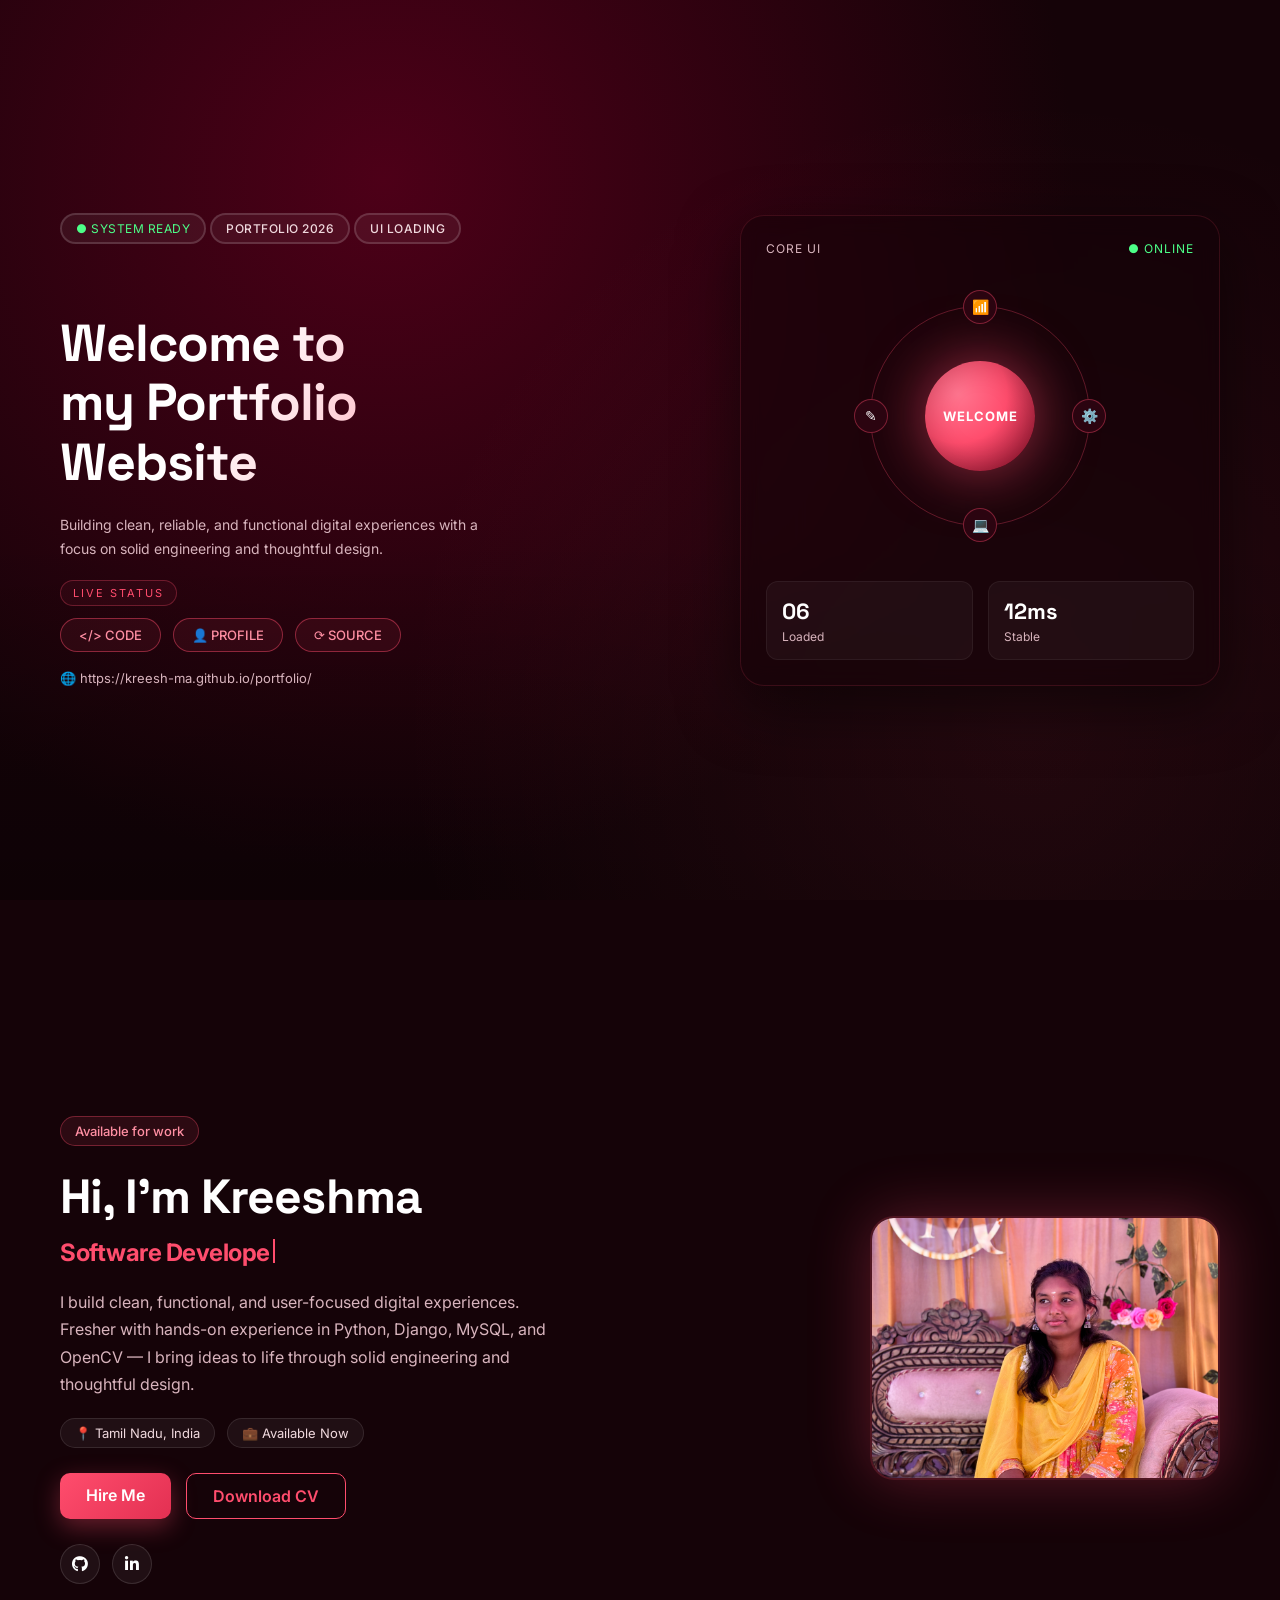
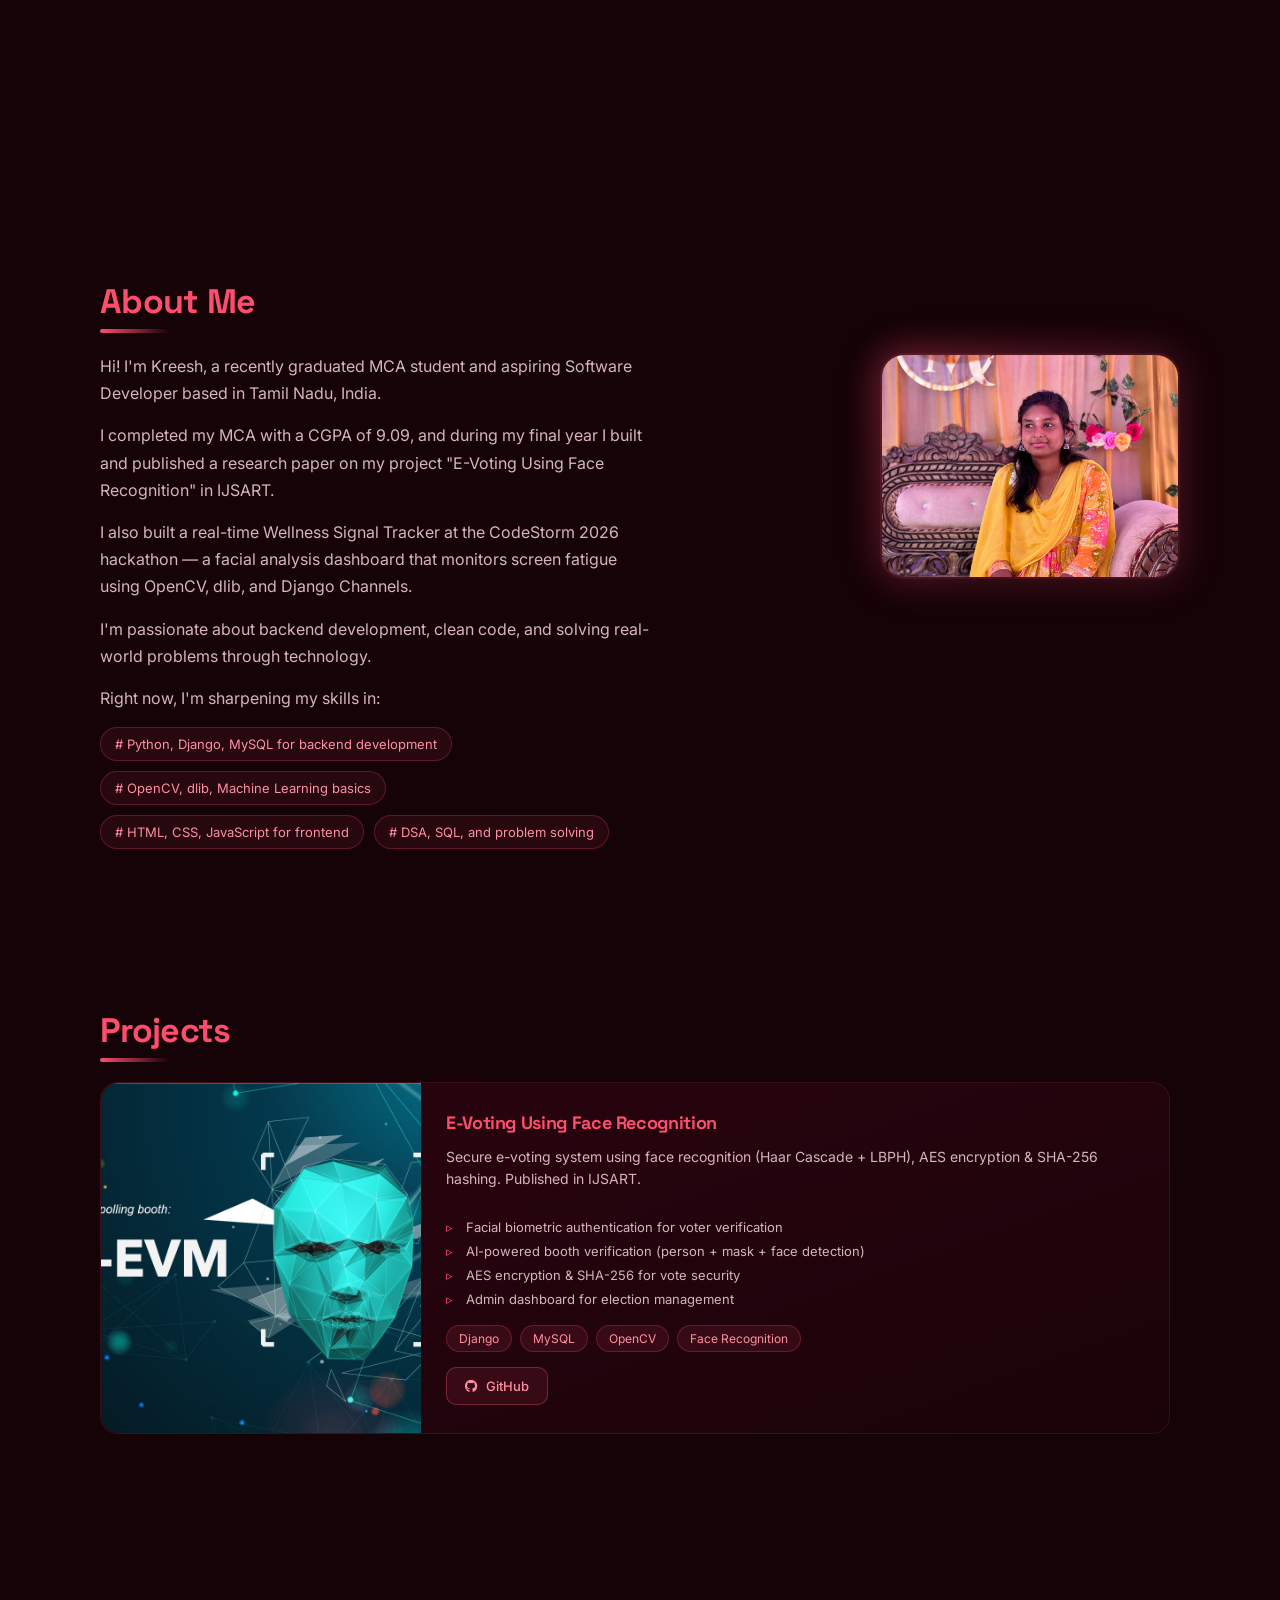
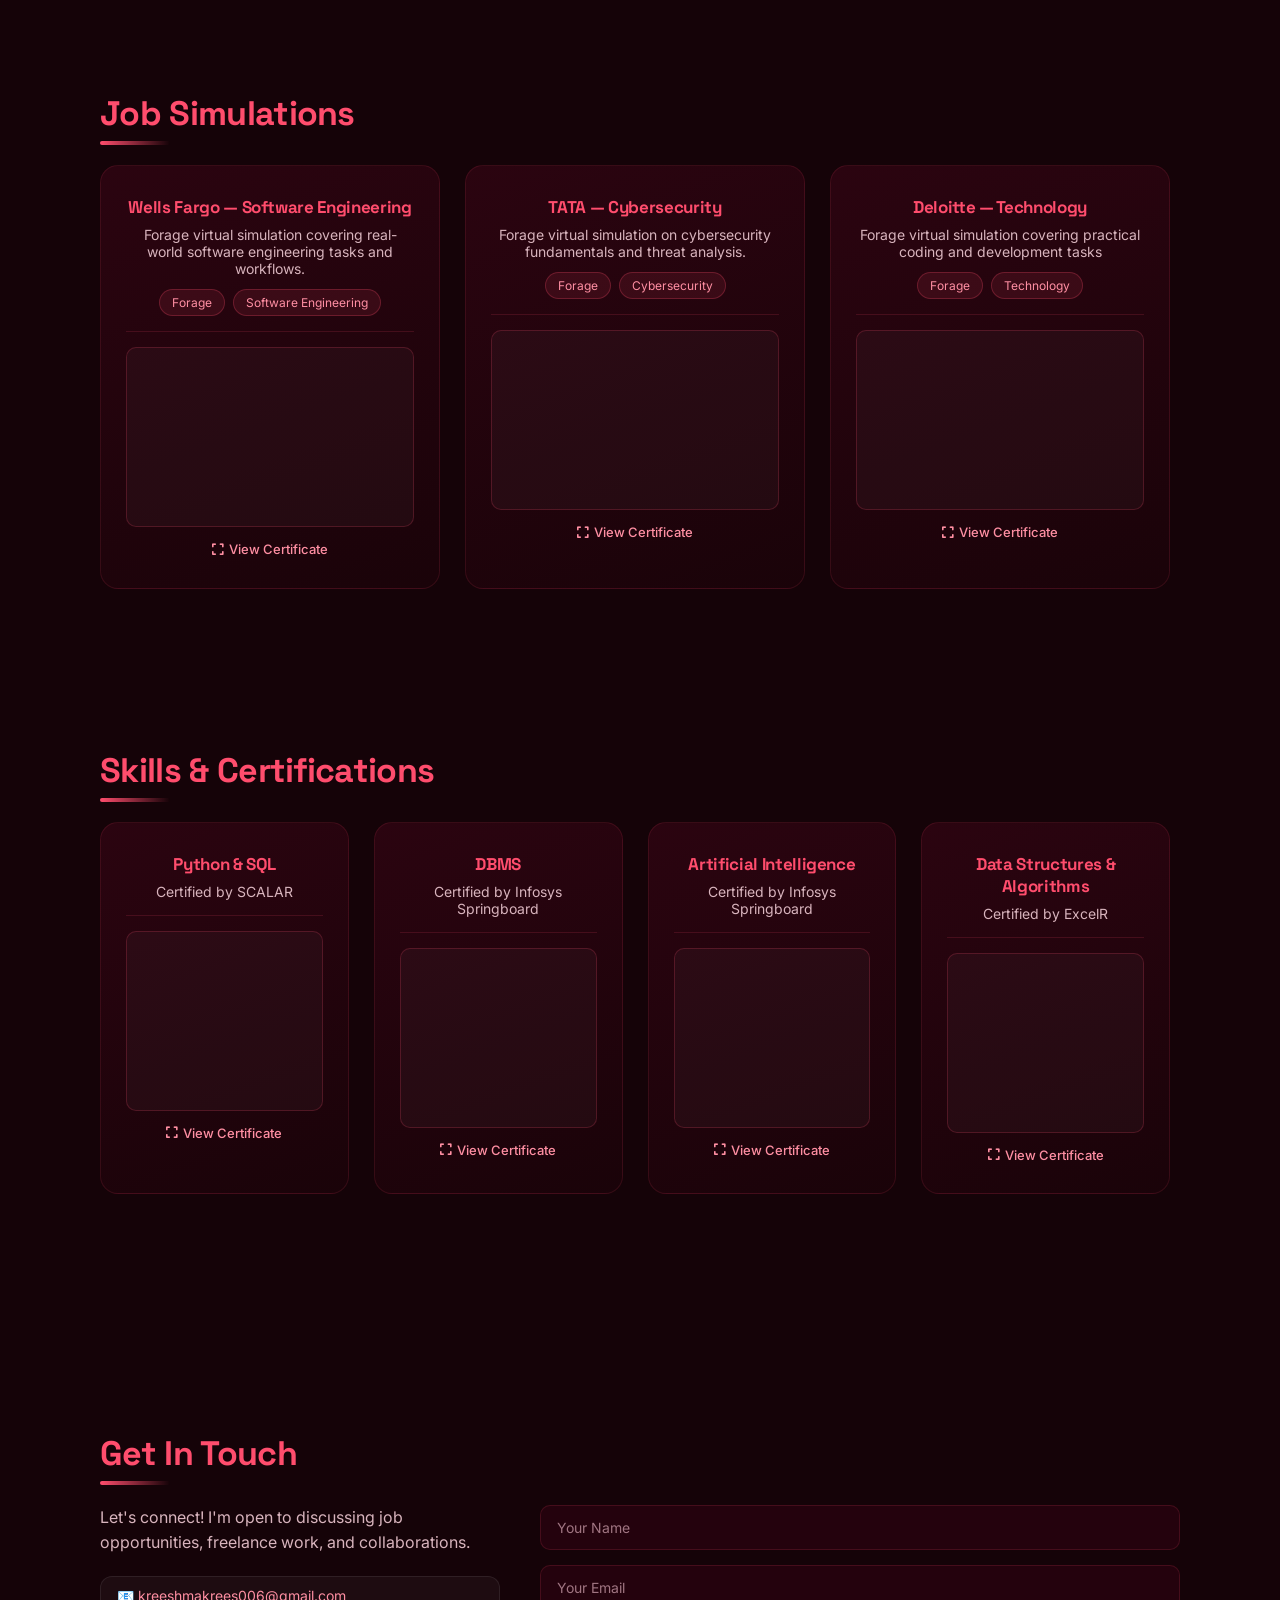
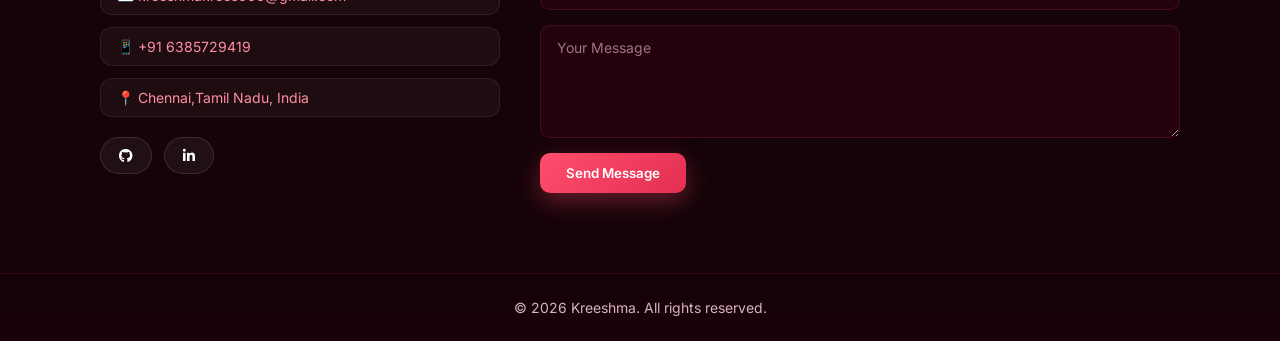
==== commit e3f1c41e: "Update phone number" ====
--- a/index.html
+++ b/index.html
@@ -68,12 +68,12 @@
   <nav class="navbar">
     <div class="logo">@kreeshma</div>
     <ul class="nav-links">
-      <li><a href="#home" class="active"><span>🏠</span> Home</a></li>
-      <li><a href="#about"><span>👤</span> About</a></li>
-      <li><a href="#projects"><span>📁</span> Projects</a></li>
-      <li><a href="#simulations"><span>⚙️</span> Job Simulations</a></li>
-      <li><a href="#services"><span>🛠️</span> Skills & Certifications</a></li>
-      <li><a href="#contact"><span>✉️</span> Contact</a></li>
+      <li><a href="#home" class="active">Home</a></li>
+      <li><a href="#about">About</a></li>
+      <li><a href="#projects">Projects</a></li>
+      <li><a href="#simulations">Job Simulations</a></li>
+      <li><a href="#services">Skills & Certifications</a></li>
+      <li><a href="#contact">Contact</a></li>
     </ul>
   </nav>
   <!-- Hero Section -->
@@ -367,7 +367,7 @@
            freelance work, and collaborations.</p>
 
         <div class="info-item">📧 kreeshmakrees006@gmail.com</div>
-        <div class="info-item">📱 +91 8825564479</div>
+        <div class="info-item">📱 +91 6385729419</div>
         <div class="info-item">📍 Chennai,Tamil Nadu, India</div>
 
         <div class="social-icons">
--- a/style.css
+++ b/style.css
@@ -17,12 +17,25 @@
   color: #ffffff;
   padding-top: 0px;
   overflow-x: hidden;
-  scrollbar-width: none;
-  -ms-overflow-style: none;
+  scrollbar-width: thin;
+  scrollbar-color: #ff4d6d #1a0309;
 }
 
 body::-webkit-scrollbar {
-  display: none;
+  width: 8px;
+}
+
+body::-webkit-scrollbar-track {
+  background: #1a0309;
+}
+
+body::-webkit-scrollbar-thumb {
+  background: #ff4d6d;
+  border-radius: 10px;
+}
+
+body::-webkit-scrollbar-thumb:hover {
+  background: #e33052;
 }
 
 body::before {
@@ -67,8 +80,8 @@
   transform: translateX(-50%);
   display: flex;
   align-items: center;
-  gap: 30px;
-  padding: 12px 30px;
+  gap: 16px;
+  padding: 12px 24px;
   background: rgba(21, 3, 8, 0.65);
   backdrop-filter: blur(16px) saturate(140%);
   -webkit-backdrop-filter: blur(16px) saturate(140%);
@@ -79,6 +92,14 @@
   opacity: 0;
   visibility: hidden;
   transition: opacity 0.4s ease, top 0.4s ease, box-shadow 0.3s ease;
+  max-width: 95vw;
+  overflow-x: auto;
+  scrollbar-width: none;
+  -ms-overflow-style: none;
+}
+
+.navbar::-webkit-scrollbar {
+  display: none;
 }
 
 .navbar.show {
@@ -105,11 +126,12 @@
   gap: 6px;
   color: #e8d5d9;
   text-decoration: none;
-  font-size: 14px;
+  font-size: 13px;
   font-weight: 500;
-  padding: 8px 16px;
+  padding: 8px 14px;
   border-radius: 30px;
   transition: 0.3s;
+  white-space: nowrap;
 }
 
 .nav-links a:hover {
@@ -1123,7 +1145,7 @@
   }
 
   .navbar {
-    gap: 10px;
+    gap: 6px;
     padding: 10px 16px;
   }
 
